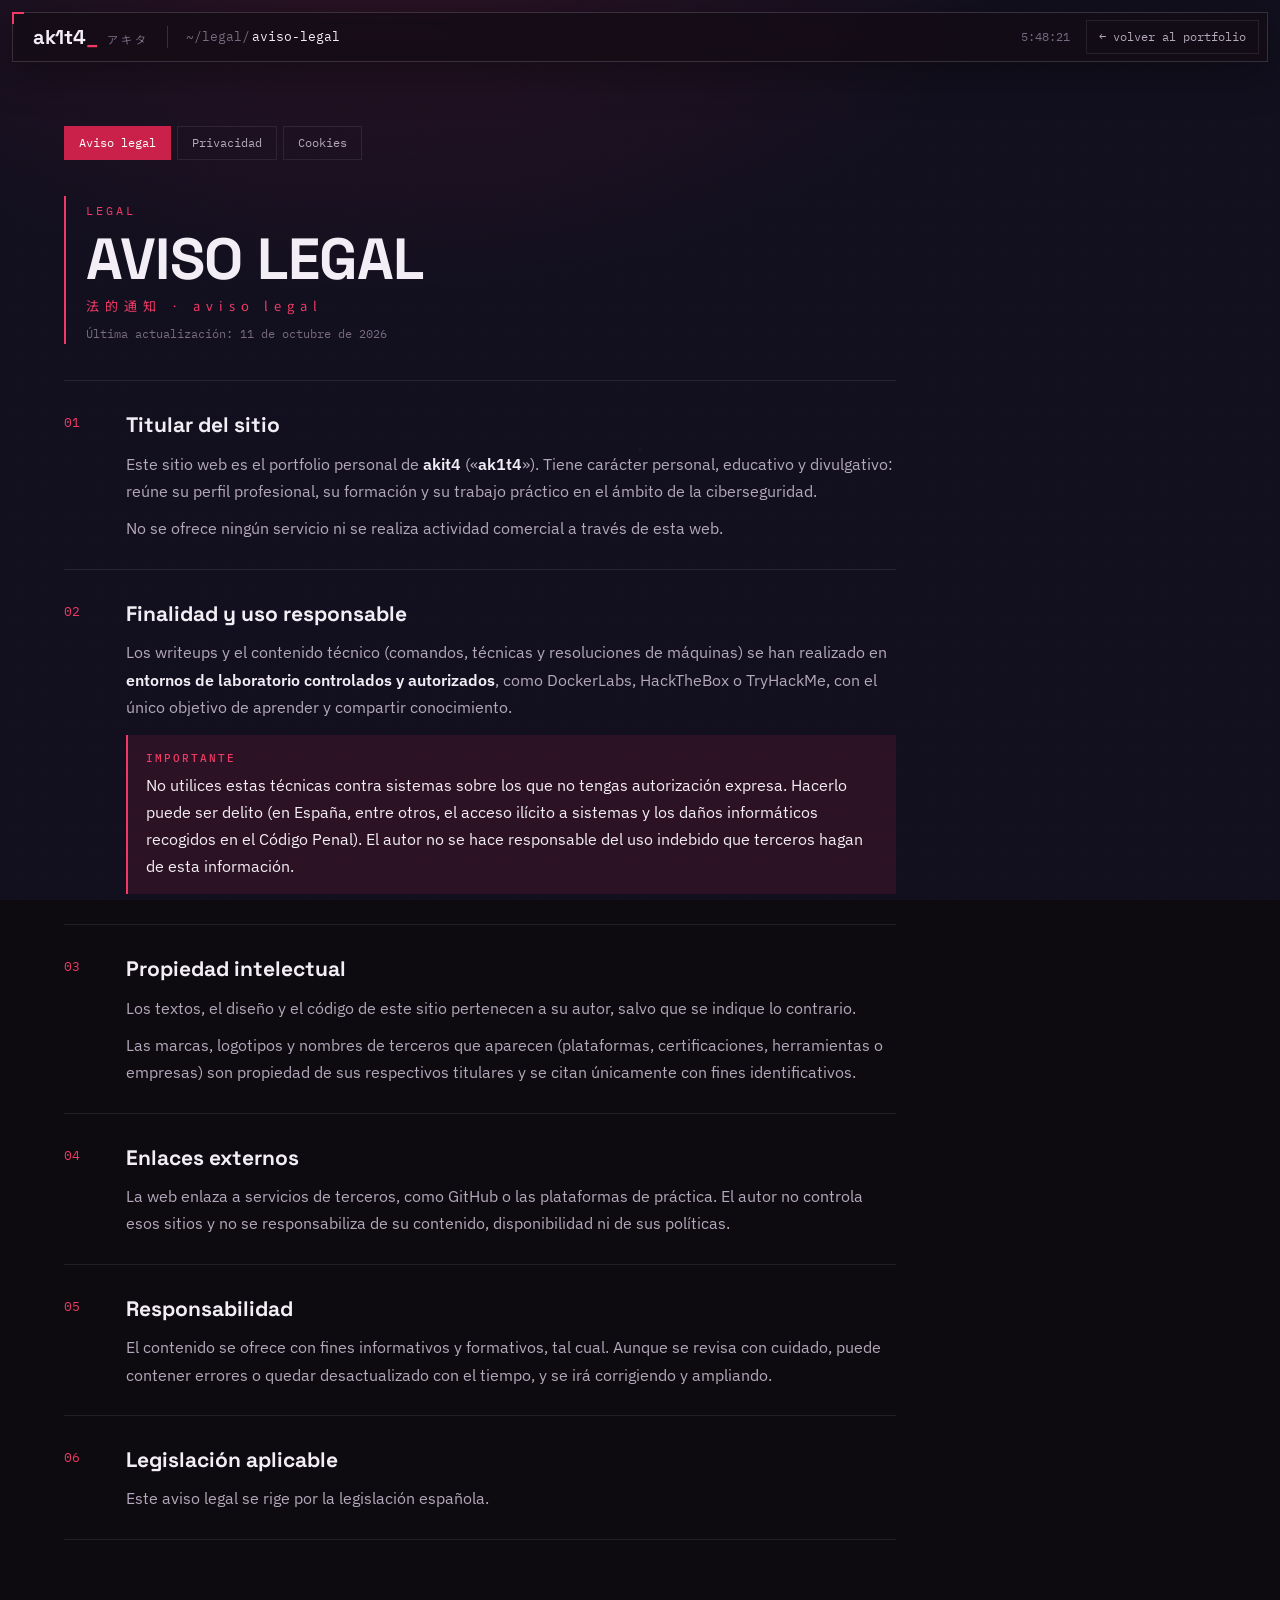
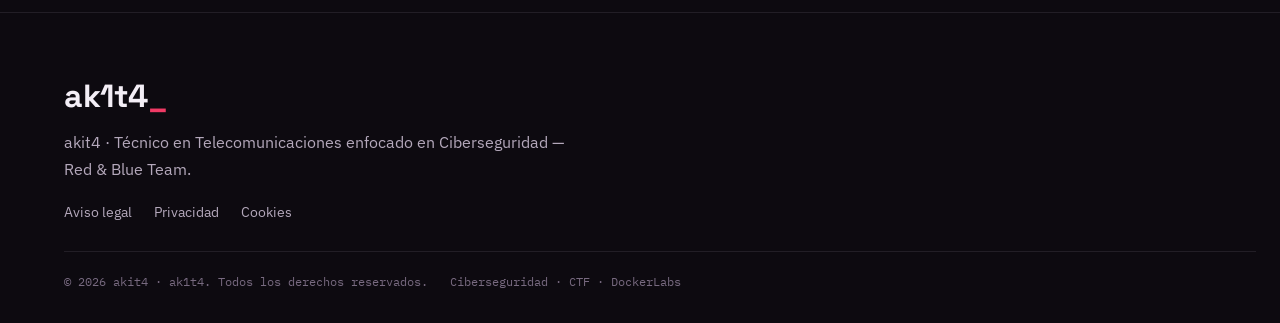
==== aviso-legal.html @ bc25da5c "Portfolio ak1t4: ciberseguridad y CTF Portfolio personal estático con estética anime/tech en negro y" ====
<!doctype html>
<html lang="es" class="align-left">
<head>
<meta charset="utf-8">
<meta name="viewport" content="width=device-width, initial-scale=1">
<title>Aviso legal · ak1t4</title>
<meta name="description" content="Aviso legal del portfolio de akit4 (ak1t4).">
<meta name="theme-color" content="#0d0a10">
<link rel="preconnect" href="https://fonts.googleapis.com">
<link rel="preconnect" href="https://fonts.gstatic.com" crossorigin>
<link href="https://fonts.googleapis.com/css2?family=Space+Grotesk:wght@500;700&family=IBM+Plex+Sans:wght@400;500;600&family=IBM+Plex+Mono:wght@400;500&family=Noto+Sans+JP:wght@400;700&display=swap" rel="stylesheet">
<link rel="stylesheet" href="styles.css">
</head>
<body class="legal-page">

<header class="topbar">
  <a href="index.html" class="brand" aria-label="Volver al portfolio"><b>ak1t4</b><i>_</i><small>アキタ</small></a>
  <div class="crumbs"><span class="path">~/legal/</span><span id="crumb">aviso-legal</span></div>
  <div class="topbar-right">
    <a class="tb-btn" href="index.html">← volver al portfolio</a>
  </div>
</header>

<main class="legal">
  <nav class="legal-tabs" aria-label="Páginas legales">
    <a href="aviso-legal.html" aria-current="page">Aviso legal</a>
    <a href="privacidad.html">Privacidad</a>
    <a href="cookies.html">Cookies</a>
  </nav>

  <header class="sec-head">
    <span class="sec-num">LEGAL</span>
    <h2 data-jp="法的通知 · aviso legal">Aviso legal</h2>
    <p class="legal-meta">Última actualización: 11 de octubre de 2026</p>
  </header>

  <article class="legal-body">
    <section class="legal-block"><b>01</b><div><h3>Titular del sitio</h3>
      <p>Este sitio web es el portfolio personal de <strong>akit4</strong> («<strong>ak1t4</strong>»). Tiene carácter personal, educativo y divulgativo: reúne su perfil profesional, su formación y su trabajo práctico en el ámbito de la ciberseguridad.</p>
      <p>No se ofrece ningún servicio ni se realiza actividad comercial a través de esta web.</p>
    </div></section>
    <section class="legal-block"><b>02</b><div><h3>Finalidad y uso responsable</h3>
      <p>Los writeups y el contenido técnico (comandos, técnicas y resoluciones de máquinas) se han realizado en <strong>entornos de laboratorio controlados y autorizados</strong>, como DockerLabs, HackTheBox o TryHackMe, con el único objetivo de aprender y compartir conocimiento.</p>
      <div class="legal-note"><b>IMPORTANTE</b><p>No utilices estas técnicas contra sistemas sobre los que no tengas autorización expresa. Hacerlo puede ser delito (en España, entre otros, el acceso ilícito a sistemas y los daños informáticos recogidos en el Código Penal). El autor no se hace responsable del uso indebido que terceros hagan de esta información.</p></div>
    </div></section>
    <section class="legal-block"><b>03</b><div><h3>Propiedad intelectual</h3>
      <p>Los textos, el diseño y el código de este sitio pertenecen a su autor, salvo que se indique lo contrario.</p>
      <p>Las marcas, logotipos y nombres de terceros que aparecen (plataformas, certificaciones, herramientas o empresas) son propiedad de sus respectivos titulares y se citan únicamente con fines identificativos.</p>
    </div></section>
    <section class="legal-block"><b>04</b><div><h3>Enlaces externos</h3>
      <p>La web enlaza a servicios de terceros, como GitHub o las plataformas de práctica. El autor no controla esos sitios y no se responsabiliza de su contenido, disponibilidad ni de sus políticas.</p>
    </div></section>
    <section class="legal-block"><b>05</b><div><h3>Responsabilidad</h3>
      <p>El contenido se ofrece con fines informativos y formativos, tal cual. Aunque se revisa con cuidado, puede contener errores o quedar desactualizado con el tiempo, y se irá corrigiendo y ampliando.</p>
    </div></section>
    <section class="legal-block"><b>06</b><div><h3>Legislación aplicable</h3>
      <p>Este aviso legal se rige por la legislación española.</p>
    </div></section>
  </article>
</main>

<footer class="footer">
  <div class="brand-big">ak1t4<b>_</b></div>
  <p>akit4 · Técnico en Telecomunicaciones enfocado en Ciberseguridad — Red &amp; Blue Team.</p>
  <nav class="footer-links" aria-label="Legal">
    <a href="aviso-legal.html">Aviso legal</a>
    <a href="privacidad.html">Privacidad</a>
    <a href="cookies.html">Cookies</a>
  </nav>
  <div class="footer-bottom">
    <span>© 2026 akit4 · ak1t4. Todos los derechos reservados.</span>
    <span>Ciberseguridad · CTF · DockerLabs</span>
  </div>
</footer>

<script>
  // reloj de la barra superior, igual que en el portfolio
  (function () {
    var b = document.querySelector(".topbar-right"), c = document.createElement("span");
    c.className = "tb-clock"; b.insertBefore(c, b.firstChild);
    var t = function () { c.textContent = new Date().toLocaleTimeString("es-ES", { hour12: false }); };
    t(); setInterval(t, 1000);
  })();
</script>
</body>
</html>
---- styles.css ----
/* =========================================================
   AK1T4 // black · red · anime-tech
   ========================================================= */
:root {
  --bg: #0d0a10;
  --bg2: #150e17;
  --cell: #110c14;
  --cell-hi: #1f1222;
  --line: rgba(240, 228, 250, .09);
  --line2: rgba(240, 228, 250, .16);
  --red: #c9214a;
  --red-hot: #f03a65;
  --red-soft: rgba(201, 33, 74, .14);
  --text: #f3eef6;
  --muted: #b4a8bb;
  --dim: #786a80;
  --steel: #7f8ff2;
  --bone: #ebe3f3;
  --f-head: "Space Grotesk", system-ui, sans-serif;
  --f-body: "IBM Plex Sans", system-ui, sans-serif;
  --f-mono: "IBM Plex Mono", ui-monospace, monospace;
  --f-jp: "Noto Sans JP", sans-serif;
  --side: 248px;
  --top-h: 50px;
  --gap: 12px;
  --maxw: 1080px;
}

*, *::before, *::after { box-sizing: border-box; }
html { scroll-behavior: smooth; scroll-padding-top: calc(var(--top-h) + var(--gap) * 2 + 8px); -webkit-text-size-adjust: 100%; }
body {
  margin: 0;
  background: var(--bg);
  background-image:
    radial-gradient(900px 520px at 30% -8%, rgba(201, 33, 74, .15), transparent 70%),
    radial-gradient(800px 600px at 100% 100%, rgba(90, 100, 230, .07), transparent 70%),
    radial-gradient(circle, rgba(240, 228, 250, .05) 1px, transparent 1.4px);
  background-size: auto, 26px 26px;
  background-attachment: fixed;
  color: var(--text);
  font-family: var(--f-body);
  font-size: 16px;
  line-height: 1.7;
  overflow-x: hidden;
}
body.booting { overflow: hidden; }
::selection { background: var(--red); color: #fff; }
a { color: var(--text); text-decoration: none; }
img { max-width: 100%; display: block; }
button { font: inherit; color: inherit; cursor: pointer; }
:focus-visible { outline: 1px solid var(--red-hot); outline-offset: 3px; }
kbd { font-family: var(--f-mono); font-size: .85em; padding: 0 5px; border: 1px solid var(--line2); border-bottom-width: 2px; border-radius: 3px; color: var(--muted); }

::-webkit-scrollbar { width: 8px; }
::-webkit-scrollbar-track { background: var(--bg); }
::-webkit-scrollbar-thumb { background: #2e1f33; }
::-webkit-scrollbar-thumb:hover { background: var(--red); }

/* ---------- overlays ---------- */
.crt { pointer-events: none; position: fixed; inset: 0; z-index: 90; background: repeating-linear-gradient(to bottom, rgba(0,0,0,.18) 0 1px, transparent 1px 3px); }
body.no-crt .crt { display: none; }

@media (hover: hover) and (pointer: fine) {
  html, body { cursor: url("data:image/svg+xml,%3Csvg xmlns='http://www.w3.org/2000/svg' width='20' height='20'%3E%3Ccircle cx='10' cy='10' r='4.5' fill='%23f03a65' stroke='%230d0a10' stroke-width='1.8'/%3E%3C/svg%3E") 10 10, auto; }
  a, button, [role="button"], label, .slot { cursor: url("data:image/svg+xml,%3Csvg xmlns='http://www.w3.org/2000/svg' width='32' height='32'%3E%3Ccircle cx='16' cy='16' r='11' fill='none' stroke='%23f03a65' stroke-width='1.8'/%3E%3Ccircle cx='16' cy='16' r='2.5' fill='%23f03a65'/%3E%3C/svg%3E") 16 16, pointer; }
  input, .term-out { cursor: text; }
}

/* ---------- boot ---------- */
#boot { position: fixed; inset: 0; z-index: 300; background: var(--bg); display: grid; place-items: center; padding: 16px; font-family: var(--f-mono); font-size: clamp(12px, 2vw, 14px); color: var(--text); }
#boot.done { animation: bootOut .6s forwards; }
@keyframes bootOut { 40% { clip-path: inset(48% 0 48% 0); } 100% { clip-path: inset(50% 0 50% 0); opacity: 0; visibility: hidden; } }
.boot-inner { width: min(600px, 100%); }
#boot-log { margin: 0 0 18px; white-space: pre-wrap; min-height: 15em; font: inherit; line-height: 1.75; }
#boot-log .p { color: var(--red-hot); } #boot-log .c { color: var(--text); font-weight: 500; } #boot-log .y { color: var(--red-hot); } #boot-log .m { color: var(--dim); }
.boot-bar { height: 2px; background: var(--line); }
.boot-bar span { display: block; height: 100%; width: 0; background: var(--red-hot); box-shadow: 0 0 10px var(--red); transition: width .2s; }
#boot-skip { margin-top: 16px; background: none; border: 0; color: var(--dim); font-family: var(--f-mono); font-size: 12px; letter-spacing: 1px; }
#boot-skip:hover { color: var(--red-hot); }

/* ---------- topbar (floating) ---------- */
.topbar {
  position: fixed; top: var(--gap); left: var(--gap); right: var(--gap); height: var(--top-h); z-index: 60;
  display: flex; align-items: center; gap: 18px; padding: 0 8px 0 20px;
  background: rgba(19, 12, 21, .8); backdrop-filter: blur(14px) saturate(1.2); -webkit-backdrop-filter: blur(14px) saturate(1.2);
  border: 1px solid var(--line2); box-shadow: 0 12px 40px rgba(0, 0, 0, .35);
}
.topbar::before { content: ""; position: absolute; left: -1px; top: -1px; width: 12px; height: 12px; border-left: 2px solid var(--red-hot); border-top: 2px solid var(--red-hot); pointer-events: none; }
.brand { display: flex; align-items: baseline; font-family: var(--f-head); font-weight: 700; font-size: 20px; letter-spacing: -.3px; color: var(--text); white-space: nowrap; }
.brand i { font-style: normal; color: var(--red-hot); animation: blink 1s steps(1) infinite; }
.brand small { margin-left: 10px; font-family: var(--f-jp); font-weight: 400; font-size: 11px; letter-spacing: 3px; color: var(--dim); }
.crumbs { display: flex; align-items: center; gap: 8px; min-width: 0; height: 22px; padding-left: 18px; border-left: 1px solid var(--line2); font-family: var(--f-mono); font-size: 13px; white-space: nowrap; }
.crumbs .path { color: var(--dim); margin-right: -6px; }
#crumb-num { color: var(--red-hot); }
#crumb { color: var(--text); overflow: hidden; text-overflow: ellipsis; }
.topbar-right { margin-left: auto; display: flex; align-items: center; gap: 6px; }
.tb-clock { padding: 0 10px; font-family: var(--f-mono); font-size: 12px; color: var(--dim); }
.tb-btn { display: flex; align-items: center; gap: 8px; height: 34px; padding: 0 12px; background: none; border: 1px solid var(--line); font-family: var(--f-mono); font-size: 12px; color: var(--muted); transition: border-color .2s, color .2s, background .2s; }
.tb-btn:hover { border-color: var(--red); color: var(--text); background: var(--red-soft); }
.tb-term b { color: var(--red-hot); font-weight: 500; }
.tb-term kbd { font-size: 11px; }
.progress { position: absolute; left: 0; right: 0; bottom: -1px; height: 1px; pointer-events: none; }
.progress i { display: block; height: 100%; width: 0; background: var(--red-hot); box-shadow: 0 0 8px var(--red); }
.burger { display: none; flex: 0 0 34px; width: 34px; height: 34px; align-items: center; justify-content: center; flex-direction: column; gap: 5px; padding: 0; background: none; border: 1px solid var(--line); }
.burger span { display: block; width: 16px; height: 1.5px; background: var(--text); transition: transform .3s, opacity .3s; }
.burger[aria-expanded="true"] span:nth-child(1) { transform: translateY(6.5px) rotate(45deg); }
.burger[aria-expanded="true"] span:nth-child(2) { opacity: 0; }
.burger[aria-expanded="true"] span:nth-child(3) { transform: translateY(-6.5px) rotate(-45deg); }

/* ---------- side index (floating window · file tree) ---------- */
html.side-collapsed { --side: 54px; }
.side {
  position: fixed; top: calc(var(--top-h) + var(--gap) * 2); left: var(--gap); bottom: var(--gap); width: var(--side); z-index: 50;
  display: flex; flex-direction: column;
  background: rgba(19, 12, 21, .8); backdrop-filter: blur(14px); -webkit-backdrop-filter: blur(14px);
  border: 1px solid var(--line2); box-shadow: 0 12px 40px rgba(0, 0, 0, .35);
  transition: width .3s cubic-bezier(.2, .8, .2, 1), transform .3s cubic-bezier(.2, .8, .2, 1);
}
.side-head { display: flex; align-items: center; gap: 10px; height: 42px; padding: 0 7px 0 16px; border-bottom: 1px solid var(--line); font-family: var(--f-mono); font-size: 12px; }
.side-title { color: var(--muted); white-space: nowrap; }
.side-title::before { content: ""; display: inline-block; width: 6px; height: 6px; margin-right: 9px; vertical-align: 1px; background: var(--red-hot); }
.side-pct { margin-left: auto; font-size: 11px; color: var(--dim); font-variant-numeric: tabular-nums; }
.side-toggle { flex: 0 0 26px; width: 26px; height: 26px; display: grid; place-items: center; padding: 0; background: none; border: 1px solid var(--line); color: var(--muted); transition: border-color .2s, color .2s; }
.side-toggle:hover { border-color: var(--red); color: var(--text); }
.side-toggle svg { width: 13px; height: 13px; transition: transform .3s; }
.side-list { list-style: none; margin: 0; padding: 8px 6px 10px; flex: 1; overflow-y: auto; overflow-x: hidden; scrollbar-width: thin; scrollbar-color: #2e1f33 transparent; }
.side-list::-webkit-scrollbar { width: 4px; }
.side-list::-webkit-scrollbar-thumb { background: #2e1f33; }
.side-item + .side-item { margin-top: 1px; }
.side-row { display: flex; align-items: center; transition: background .2s; }
.side-row:hover { background: rgba(240, 228, 250, .045); }
.side-link { position: relative; flex: 1; min-width: 0; display: flex; align-items: center; gap: 12px; height: 36px; padding: 0 10px; color: var(--muted); font-size: 14.5px; font-weight: 500; white-space: nowrap; transition: color .2s; }
.side-link b { flex: 0 0 18px; font-family: var(--f-mono); font-weight: 400; font-size: 11px; color: var(--dim); transition: color .2s; }
.side-link span { overflow: hidden; text-overflow: ellipsis; }
.side-row:hover .side-link { color: var(--text); }
.side-item.active > .side-row { background: var(--red); }
.side-item.active > .side-row .side-link { color: #fff; }
.side-item.active > .side-row .side-link b { color: rgba(255, 255, 255, .7); }
.side-chev { flex: 0 0 30px; width: 30px; height: 30px; display: grid; place-items: center; padding: 0; background: none; border: 0; color: var(--dim); transition: color .2s, transform .25s; }
.side-chev svg { width: 13px; height: 13px; }
.side-chev:hover { color: var(--text); }
.side-item.active .side-chev { color: rgba(255, 255, 255, .85); }
.side-item.open .side-chev { transform: rotate(90deg); }
.side-sub { display: grid; grid-template-rows: 0fr; transition: grid-template-rows .3s ease; }
.side-item.open .side-sub { grid-template-rows: 1fr; }
.side-sub ul { min-height: 0; overflow: hidden; list-style: none; margin: 0 0 0 19px; padding: 0; }
.side-sub > ul > li:first-child { padding-top: 4px; } .side-sub > ul > li:last-child { padding-bottom: 6px; }
.side-sub a { position: relative; display: block; padding: 3px 8px 3px 28px; font-size: 13px; color: var(--dim); white-space: nowrap; overflow: hidden; text-overflow: ellipsis; transition: color .2s; }
.side-sub li > a::before, .side-cat-btn::before { content: "├─"; position: absolute; left: 0; font-family: var(--f-mono); color: #43314a; transition: color .2s; }
.side-sub li:last-child > a::before, .side-cat:last-child > .side-cat-btn::before { content: "└─"; }
.side-sub a:hover { color: var(--text); }
.side-sub a:hover::before, .side-cat-btn:hover::before { color: var(--red-hot); }
.side-backdrop { position: fixed; inset: 0; z-index: 49; background: rgba(0, 0, 0, .55); }
.side-backdrop[hidden] { display: none; }

/* collapsed (desktop only) */
@media (min-width: 901px) {
  html.side-collapsed .side-head { justify-content: center; padding: 0; }
  html.side-collapsed .side-title, html.side-collapsed .side-pct, html.side-collapsed .side-chev,
  html.side-collapsed .side-sub, html.side-collapsed .side-link span { display: none; }
  html.side-collapsed .side-toggle svg { transform: rotate(180deg); }
  html.side-collapsed .side-list { overflow: visible; padding: 8px 5px; }
  html.side-collapsed .side-link { justify-content: center; gap: 0; padding: 0; height: 40px; }
  html.side-collapsed .side-link b { flex: none; font-size: 12px; }
  html.side-collapsed .side-link::after {
    content: attr(data-label); position: absolute; left: calc(100% + 16px); top: 50%; transform: translate(-6px, -50%); opacity: 0; pointer-events: none;
    padding: 5px 11px; background: #1b1121; border: 1px solid var(--line2); border-left: 2px solid var(--red);
    font-family: var(--f-head); font-size: 13px; font-weight: 500; color: var(--text); white-space: nowrap; transition: opacity .2s, transform .2s;
  }
  html.side-collapsed .side-link:hover::after, html.side-collapsed .side-link:focus-visible::after { opacity: 1; transform: translate(0, -50%); }
}

main, .footer { margin-left: calc(var(--side) + var(--gap) * 2); transition: margin-left .3s cubic-bezier(.2, .8, .2, 1); }

/* ---------- sections ---------- */
.section { position: relative; max-width: var(--maxw); margin: 0 auto; padding: 100px 24px; }
.sec-head { text-align: center; margin: 0 auto 48px; max-width: 720px; }
.sec-num { display: inline-block; font-family: var(--f-mono); font-size: 12px; color: var(--red-hot); letter-spacing: 3px; }
.sec-head h2 { margin: 6px 0 4px; font-family: var(--f-head); font-weight: 700; text-transform: uppercase; font-size: clamp(32px, 5.6vw, 58px); line-height: 1.02; letter-spacing: -.5px; color: var(--text); }
.sec-head h2::after { content: attr(data-jp); display: flex; align-items: center; justify-content: center; gap: 12px; margin-top: 10px; font-family: var(--f-jp); font-weight: 400; font-size: 13px; letter-spacing: 6px; color: var(--red-hot); text-transform: none; }
.sec-sub { margin: 14px auto 0; color: var(--muted); max-width: 58ch; }

/* joined grids: 1px hairlines between cells */
.joined { display: grid; gap: 0; border-top: 1px solid var(--line); border-left: 1px solid var(--line); }
.joined > * { background: var(--cell); border-right: 1px solid var(--line); border-bottom: 1px solid var(--line); }

/* ---------- hero ---------- */
.hero { position: relative; min-height: 100svh; padding: calc(var(--top-h) + var(--gap) + 40px) 20px 70px; display: flex; flex-direction: column; align-items: center; justify-content: center; text-align: center; overflow: hidden; }
/* the network fades to transparent (bottom + sides) so the hero has no visible box edge */
#synth {
  position: absolute; inset: 0; width: 100%; height: 100%; z-index: 0;
  -webkit-mask-image: linear-gradient(to bottom, #000 0%, #000 55%, transparent 100%), linear-gradient(to right, transparent 0%, #000 8%, #000 92%, transparent 100%);
  -webkit-mask-composite: source-in;
  mask-image: linear-gradient(to bottom, #000 0%, #000 55%, transparent 100%), linear-gradient(to right, transparent 0%, #000 8%, #000 92%, transparent 100%);
  mask-composite: intersect;
}
.side-jp { position: absolute; top: 50%; transform: translateY(-50%); z-index: 1; writing-mode: vertical-rl; font-family: var(--f-jp); font-weight: 700; font-size: clamp(14px, 1.6vw, 18px); letter-spacing: 14px; color: var(--dim); user-select: none; }
.side-jp.l { left: 28px; } .side-jp.r { right: 28px; color: var(--red); }
.hero-inner { position: relative; z-index: 2; display: flex; flex-direction: column; align-items: center; max-width: 820px; }

.hero-avatar { width: 196px; margin-bottom: 26px; }
.frame { position: relative; aspect-ratio: 1; padding: 5px; border: 1px solid var(--line2); background: var(--bg); }
.frame img { width: 100%; height: 100%; object-fit: cover; }
.avatar-fallback { display: none; place-items: center; width: 100%; height: 100%; font-family: var(--f-head); font-size: 64px; color: var(--red-hot); background: var(--bg2); }
.avatar-tag { display: flex; justify-content: center; gap: 14px; white-space: nowrap; margin-top: 12px; font-family: var(--f-mono); font-size: 11px; color: var(--dim); }
.avatar-tag .ok { color: var(--red-hot); }

.eyebrow { margin: 0 0 14px; font-family: var(--f-mono); font-size: 12px; letter-spacing: 3px; color: var(--muted); }
.blink { animation: blink 1s steps(1) infinite; color: var(--red-hot); }
@keyframes blink { 50% { opacity: 0 } }
.glitch { position: relative; margin: 0; font-family: var(--f-head); font-weight: 700; text-transform: uppercase; font-size: clamp(38px, 6.2vw, 80px); line-height: .98; letter-spacing: -1.5px; color: var(--text); }
.glitch::before, .glitch::after { content: attr(data-text); position: absolute; inset: 0; overflow: hidden; pointer-events: none; }
.glitch::before { color: var(--red-hot); transform: translate(-3px, 0); clip-path: inset(0 0 100% 0); animation: gl1 5s infinite steps(1); }
.glitch::after { color: #fff; transform: translate(3px, 0); clip-path: inset(100% 0 0 0); animation: gl2 4.2s infinite steps(1); opacity: .6; }
@keyframes gl1 { 0%, 93%, 100% { clip-path: inset(0 0 100% 0) } 94% { clip-path: inset(12% 0 58% 0); transform: translate(-7px, 0) } 96% { clip-path: inset(52% 0 22% 0); transform: translate(5px, 0) } }
@keyframes gl2 { 0%, 90%, 100% { clip-path: inset(100% 0 0 0) } 91% { clip-path: inset(62% 0 14% 0); transform: translate(6px, 0) } 93% { clip-path: inset(22% 0 60% 0); transform: translate(-4px, 0) } }
.jp { margin: 16px 0 0; display: flex; flex-wrap: wrap; justify-content: center; align-items: center; gap: 12px; font-family: var(--f-jp); font-size: clamp(14px, 1.8vw, 17px); letter-spacing: 6px; color: var(--muted); }
.handle { font-family: var(--f-mono); font-size: 13px; letter-spacing: 1px; color: #fff; background: var(--red); padding: 1px 10px; }
.tagline { margin: 20px 0 28px; font-size: clamp(16px, 1.9vw, 19px); color: var(--text); min-height: 1.8em; max-width: 52ch; }
.caret { color: var(--red-hot); animation: blink .8s steps(1) infinite; }

.hero-cta { display: flex; flex-wrap: wrap; justify-content: center; gap: 10px; }
.btn { --c: var(--text); display: inline-flex; align-items: center; gap: 10px; padding: 11px 20px; font-family: var(--f-head); font-weight: 500; font-size: 14px; letter-spacing: .5px; color: var(--c); border: 1px solid var(--line2); background: rgba(13, 10, 16, .75); transition: color .2s, background .2s, border-color .2s; }
.btn svg { width: 17px; height: 17px; }
.btn:hover { border-color: var(--red); background: var(--red); color: #fff; }
.btn-pink { background: var(--red); border-color: var(--red); color: #fff; }
.btn-pink:hover { background: var(--red-hot); border-color: var(--red-hot); }
.btn.sm { padding: 7px 14px; font-size: 13px; }

.stats { position: relative; z-index: 2; margin-top: 52px; grid-template-columns: repeat(4, 1fr); width: min(760px, 100%); }
.stat { padding: 16px 12px; background: rgba(18, 12, 20, .85) !important; }
.stat b { display: block; font-family: var(--f-head); font-weight: 700; font-size: 38px; line-height: 1.1; color: var(--text); }
.stat:first-child b { color: var(--red-hot); }
.stat span { font-family: var(--f-mono); font-size: 11px; letter-spacing: 1px; color: var(--muted); text-transform: uppercase; }
.scroll-hint { position: absolute; z-index: 2; bottom: 18px; left: 50%; transform: translateX(-50%); font-family: var(--f-mono); font-size: 11px; letter-spacing: 3px; color: var(--dim); animation: bob 2s ease-in-out infinite; }
.scroll-hint:hover { color: var(--red-hot); }
@keyframes bob { 50% { transform: translate(-50%, 6px); } }

/* ---------- console (inline terminal) ---------- */
#consola { padding-top: 40px; }
.console { max-width: 860px; margin: 0 auto; border: 1px solid var(--line2); background: rgba(18, 12, 20, .92); box-shadow: 0 30px 80px rgba(0, 0, 0, .45); }
.console-bar { display: flex; align-items: center; gap: 14px; padding: 9px 14px; border-bottom: 1px solid var(--line); font-family: var(--f-mono); font-size: 12px; color: var(--dim); }
.console-bar .title { color: var(--muted); }
.console-hint { margin-left: auto; }
.console-hint b { color: var(--red-hot); font-weight: 500; }
.dots { display: flex; gap: 6px; } .dots i { width: 9px; height: 9px; border-radius: 50%; background: #302334; } .dots i:first-child { background: var(--red); }
.term-out { height: 330px; overflow-y: auto; padding: 18px 20px 6px; font-family: var(--f-mono); font-size: 14px; line-height: 1.7; white-space: pre-wrap; word-break: break-word; color: var(--text); scroll-behavior: smooth; }
.term-out .c { color: var(--text); font-weight: 500; } .term-out .p { color: var(--red-hot); } .term-out .y { color: var(--bone); } .term-out .m { color: var(--dim); }
.term-out .bio { color: var(--text); font-family: var(--f-body); font-size: 15.5px; line-height: 1.75; }
.term-out a { color: var(--text); text-decoration: underline; text-decoration-color: var(--red); text-underline-offset: 3px; }
.term-out a:hover { color: var(--red-hot); }
.term-in { display: flex; align-items: center; gap: 10px; padding: 12px 20px 16px; font-family: var(--f-mono); font-size: 14px; }
.term-in label { color: var(--red-hot); white-space: nowrap; }
.term-in input { flex: 1; min-width: 0; background: none; border: 0; outline: 0; color: var(--text); font: inherit; caret-color: var(--red-hot); }
.term-in input::placeholder { color: var(--dim); }
.console:focus-within { border-color: rgba(201, 33, 74, .55); }
.chips { display: flex; flex-wrap: wrap; justify-content: center; gap: 8px; max-width: 860px; margin: 16px auto 0; }
.chips span { font-family: var(--f-mono); font-size: 12px; color: var(--dim); align-self: center; margin-right: 4px; }
.chips button { font-family: var(--f-mono); font-size: 12px; padding: 4px 11px; background: none; border: 1px solid var(--line); color: var(--muted); transition: all .2s; }
.chips button:hover { border-color: var(--red); color: var(--text); background: var(--red-soft); }

/* ---------- formación ---------- */
.timeline { grid-template-columns: 1fr; }
.node { position: relative; padding: 22px 26px 22px 64px; transition: background .2s; }
.node:hover { background: var(--cell-hi); }
.node .mark { position: absolute; left: 26px; top: 30px; width: 10px; height: 10px; border: 1.5px solid var(--dim); transform: rotate(45deg); }
.node.current .mark { background: var(--red-hot); border-color: var(--red-hot); box-shadow: 0 0 12px var(--red-hot); animation: pulse 1.6s infinite; }
@keyframes pulse { 50% { opacity: .45 } }
.node-top { display: flex; flex-wrap: wrap; justify-content: space-between; gap: 6px 14px; align-items: baseline; }
.node h3 { margin: 0; font-family: var(--f-head); font-size: clamp(18px, 2.3vw, 22px); font-weight: 700; }
.node h3 em { font-style: normal; color: var(--red-hot); }
.lvl { font-family: var(--f-mono); font-size: 12px; color: var(--dim); }
.node p { margin: 4px 0 0; color: var(--muted); }
.node .now { display: inline-block; margin-top: 10px; font-family: var(--f-mono); font-size: 11px; letter-spacing: 1px; padding: 1px 10px; color: #fff; background: var(--red); }
.future { margin: 24px 0 0; padding: 24px 26px; border: 1px dashed rgba(201, 33, 74, .5); background: linear-gradient(90deg, var(--red-soft), transparent); text-align: center; }
.future-badge { font-family: var(--f-mono); font-size: 12px; color: var(--red-hot); letter-spacing: 3px; margin-bottom: 6px; }
.future h3 { margin: 0 0 6px; font-family: var(--f-head); font-size: 22px; }
.future p { margin: 0 auto; color: var(--muted); max-width: 64ch; }

/* ---------- idiomas ---------- */
.langs { grid-template-columns: repeat(3, 1fr); max-width: 980px; margin: 0 auto; }
.lang { padding: 24px 26px; }
.lang-top { display: flex; justify-content: space-between; gap: 10px; align-items: baseline; flex-wrap: wrap; margin-bottom: 14px; }
.lang-top span { font-family: var(--f-head); font-size: 24px; font-weight: 700; }
.lang-top em { font-style: normal; font-family: var(--f-mono); font-size: 12px; color: var(--red-hot); }
.bar { height: 4px; background: rgba(240, 228, 250, .08); }
.bar i { display: block; height: 100%; width: 0; background: var(--red-hot); box-shadow: 0 0 10px var(--red); transition: width 1.4s cubic-bezier(.2, .8, .2, 1); }
.lang small { display: block; margin-top: 10px; font-family: var(--f-mono); font-size: 12px; color: var(--dim); }

/* ---------- experiencia ---------- */
.quests { grid-template-columns: repeat(2, 1fr); }
.quest { position: relative; padding: 26px 26px 24px; transition: background .25s; }
.quest::before { content: ""; position: absolute; left: 0; top: 0; bottom: 0; width: 2px; background: var(--red-hot); transform: scaleY(0); transform-origin: top; transition: transform .35s; }
.quest:hover { background: var(--cell-hi); }
.quest:hover::before { transform: scaleY(1); }
.quest-head { display: flex; justify-content: space-between; gap: 10px; margin-bottom: 10px; font-family: var(--f-mono); font-size: 11px; }
.quest-id { color: var(--dim); letter-spacing: 1px; }
.quest-state { color: var(--red-hot); }
.quest h3 { margin: 0; font-family: var(--f-head); font-size: 24px; font-weight: 700; }
.quest .role { margin: 2px 0 0; color: var(--red-hot); font-size: 14px; font-weight: 500; }
.quest .place { margin: 0 0 12px; color: var(--muted); font-size: 14px; }
.quest .place::before { content: "◇ "; color: var(--red); }
.quest p.desc { margin: 0; color: var(--muted); }
.xp { margin-top: 18px; display: flex; align-items: center; gap: 10px; font-family: var(--f-mono); font-size: 11px; color: var(--dim); }
.xp .bar { flex: 1; height: 2px; }

/* ---------- herramientas (compact stack) ---------- */
.tabs { display: flex; flex-wrap: wrap; justify-content: center; gap: 6px; margin-bottom: 22px; }
.tab, .filter { padding: 6px 13px; font-size: 13px; font-weight: 500; border: 1px solid var(--line); background: none; color: var(--muted); transition: all .2s; }
.tab sup, .filter sup { color: var(--red-hot); margin-left: 4px; font-family: var(--f-mono); }
.tab:hover, .filter:hover { color: var(--text); border-color: var(--line2); }
.tab.active, .filter.active { background: var(--red); border-color: var(--red); color: #fff; }
.tab.active sup { color: #fff; }
.stack { grid-template-columns: repeat(2, 1fr); }
.stack-cat { padding: 16px 18px 18px; scroll-margin-top: calc(var(--top-h) + 80px); }
.stack-head { display: flex; align-items: baseline; gap: 10px; margin-bottom: 11px; font-family: var(--f-mono); font-size: 12px; }
.stack-head b { font-weight: 500; letter-spacing: 1px; text-transform: uppercase; color: var(--text); }
.stack-head b::before { content: ""; display: inline-block; width: 6px; height: 6px; margin-right: 9px; vertical-align: 1px; background: var(--c); }
.stack-head .n { color: var(--dim); }
.stack-head .t { margin-left: auto; font-size: 10px; letter-spacing: 1px; color: var(--c); opacity: .85; }
.stack-items { display: flex; flex-wrap: wrap; gap: 6px; }
.slot { padding: 4px 10px; font-size: 13.5px; line-height: 1.5; color: var(--text); background: rgba(240, 228, 250, .025); border: 1px solid var(--line); transition: border-color .2s, color .2s, background .2s; }
.slot:hover { border-color: var(--c); background: var(--cell-hi); }
.slot.open { border-color: var(--c); background: var(--c); color: var(--bg); }
/* tool popover */
.tip { position: absolute; z-index: 70; width: min(340px, calc(100vw - 32px)); padding: 18px 18px 14px; background: #1b1121; border: 1px solid var(--line2); border-top: 2px solid var(--tc, var(--red-hot)); box-shadow: 0 24px 60px rgba(0, 0, 0, .6); opacity: 0; transform: translateY(6px); pointer-events: none; transition: opacity .18s, transform .18s; }
.tip.show { opacity: 1; transform: none; pointer-events: auto; }
.tip::before { content: ""; position: absolute; left: var(--ax, 40px); width: 10px; height: 10px; background: #1b1121; transform: rotate(45deg); }
.tip.below::before { top: -7px; border-left: 2px solid var(--tc, var(--red-hot)); border-top: 2px solid var(--tc, var(--red-hot)); }
.tip.above::before { bottom: -6px; border-right: 1px solid var(--line2); border-bottom: 1px solid var(--line2); }
.tip-head { display: flex; align-items: center; gap: 10px; flex-wrap: wrap; margin-bottom: 8px; padding-right: 26px; font-family: var(--f-mono); font-size: 11px; }
.tip-cat { color: var(--dim); }
.tip-type { font-weight: 500; letter-spacing: 1px; padding: 0 7px; color: var(--bg); background: var(--tc, var(--red-hot)); }
.tip h4 { margin: 0 0 6px; font-family: var(--f-head); font-size: 22px; font-weight: 700; line-height: 1.2; }
.tip p { margin: 0; font-size: 15px; color: var(--text); line-height: 1.6; }
.tip-foot { margin-top: 12px; padding-top: 10px; border-top: 1px solid var(--line); display: flex; justify-content: space-between; align-items: center; gap: 10px; font-family: var(--f-mono); font-size: 11px; color: var(--dim); }
.tip-nav { display: flex; gap: 4px; }
.tip-nav button { width: 26px; height: 22px; background: none; border: 1px solid var(--line2); color: var(--muted); font-family: var(--f-mono); }
.tip-nav button:hover { background: var(--red); border-color: var(--red); color: #fff; }
.tip-close { position: absolute; top: 10px; right: 10px; width: 24px; height: 24px; border: 1px solid var(--line2); background: none; color: var(--muted); line-height: 1; font-size: 12px; }
.tip-close:hover { color: #fff; border-color: var(--red); background: var(--red); }
@media (max-width: 600px) {
  .tip { position: fixed; left: 12px !important; right: 12px; top: auto !important; bottom: 12px; width: auto; transform: translateY(24px); }
  .tip::before { display: none; }
}

/* ---------- certificaciones ---------- */
.team-switch { display: flex; justify-content: center; gap: 0; margin: 0 auto 24px; width: max-content; border: 1px solid var(--line); }
.team { padding: 10px 22px; background: none; border: 0; font-family: var(--f-head); font-weight: 700; font-size: 14px; letter-spacing: 1px; color: var(--muted); transition: all .2s; }
.team.red.active { background: var(--red); color: #fff; }
.team.blue.active { background: #28307a; color: #e6e8ff; }
.certs { grid-template-columns: repeat(4, 1fr); }
.cert { --tc: var(--red-hot); position: relative; padding: 24px 22px 22px; box-shadow: inset 0 2px 0 var(--tc); transition: background .2s; }
.cert.blue { --tc: var(--steel); }
.cert:hover { background: var(--cell-hi); }
.cert-code { font-family: var(--f-head); font-weight: 700; font-size: 30px; line-height: 1.1; }
.rank { display: flex; align-items: center; gap: 8px; margin: 6px 0 14px; font-family: var(--f-mono); font-size: 11px; letter-spacing: 1px; color: var(--tc); }
.stars { letter-spacing: 2px; }
.cert h3 { margin: 0; font-size: 15px; font-weight: 600; }
.cert .org { margin: 2px 0 12px; font-size: 13px; color: var(--dim); }
.cert p { margin: 0; font-size: 14px; color: var(--muted); }
.cert .status { position: absolute; top: 14px; right: 14px; font-family: var(--f-mono); font-size: 10px; color: var(--dim); }

/* ---------- perfiles ---------- */
.arcade { grid-template-columns: repeat(3, 1fr); max-width: 900px; margin: 0 auto; }
.cab { display: block; padding: 16px 16px 20px; text-align: center; transition: background .25s; }
.cab:hover { background: var(--cell-hi); }
.cab-screen { position: relative; aspect-ratio: 16/9; display: grid; place-items: center; align-content: center; gap: 6px; overflow: hidden; border: 1px solid var(--line); background: radial-gradient(ellipse at center, #211329, #0d0a10); }
.cab-screen::before { content: ""; position: absolute; inset: 0; background: radial-gradient(circle, rgba(201, 33, 74, .5) 1px, transparent 1.4px) 0 0 / 7px 7px; -webkit-mask: linear-gradient(160deg, #000, transparent 65%); mask: linear-gradient(160deg, #000, transparent 65%); opacity: .6; }
.cab-logo { position: relative; font-family: var(--f-head); font-weight: 700; font-size: clamp(26px, 3.4vw, 36px); transition: color .2s; }
.cab:hover .cab-logo { color: var(--red-hot); }
.insert { position: relative; font-family: var(--f-mono); font-size: 11px; color: var(--muted); }
.insert::before { content: "● "; color: var(--red-hot); animation: blink 1.4s steps(1) infinite; }
.cab h3 { margin: 14px 0 0; font-family: var(--f-head); font-size: 18px; font-weight: 700; }
.cab p { margin: 0; font-family: var(--f-mono); font-size: 13px; color: var(--red-hot); }

/* ---------- recursos ---------- */
.res-grid { grid-template-columns: repeat(5, 1fr); margin-bottom: 30px; }
.res { padding: 24px 14px; text-align: center; transition: background .2s; }
.res:hover { background: var(--cell-hi); }
.res b { display: block; font-family: var(--f-head); font-weight: 700; font-size: 44px; line-height: 1.1; color: var(--text); transition: color .2s; }
.res:hover b { color: var(--red-hot); }
.res span { font-size: 14px; color: var(--muted); }
.center { text-align: center; }

/* ---------- writeups ---------- */
.wu-controls { display: flex; flex-direction: column; align-items: center; gap: 14px; margin-bottom: 26px; }
.filters { display: flex; flex-wrap: wrap; justify-content: center; gap: 6px; }
.search { display: flex; align-items: center; gap: 10px; width: min(460px, 100%); padding: 9px 14px; border: 1px solid var(--line2); background: var(--cell); font-family: var(--f-mono); }
.search:focus-within { border-color: var(--red); }
.search span { color: var(--red-hot); }
.search input { flex: 1; min-width: 0; background: none; border: 0; outline: 0; color: var(--text); font: inherit; font-size: 14px; }
.search input::placeholder { color: var(--dim); }
.writeups { grid-template-columns: repeat(auto-fill, minmax(320px, 1fr)); }
.wu { position: relative; display: flex; flex-direction: column; padding: 24px; transition: background .2s; }
.wu::before { content: ""; position: absolute; left: 0; top: 0; bottom: 0; width: 2px; background: var(--red-hot); transform: scaleY(0); transform-origin: top; transition: transform .3s; }
.wu:hover { background: var(--cell-hi); }
.wu:hover::before { transform: scaleY(1); }
.wu:hover h3 { color: var(--red-hot); }
.wu-meta { display: flex; gap: 6px; flex-wrap: wrap; margin-bottom: 10px; }
.badge { font-family: var(--f-mono); font-size: 10.5px; letter-spacing: 1px; padding: 0 7px; border: 1px solid var(--line2); color: var(--muted); text-transform: uppercase; }
.badge.easy { border-color: rgba(240, 58, 101, .5); color: var(--red-hot); }
.badge.veasy { color: var(--bone); }
.wu h3 { margin: 0 0 8px; font-family: var(--f-head); font-size: 23px; font-weight: 700; transition: color .2s; }
.wu p { flex: 1; margin: 0 0 14px; font-size: 14.5px; color: var(--muted); }
.tags { display: flex; flex-wrap: wrap; gap: 5px; margin-bottom: 16px; }
.tags span { font-family: var(--f-mono); font-size: 11px; padding: 1px 7px; color: var(--muted); background: rgba(240, 228, 250, .04); border: 1px solid var(--line); }
.wu-foot { display: flex; justify-content: space-between; align-items: center; padding-top: 12px; border-top: 1px solid var(--line); font-family: var(--f-mono); font-size: 12px; }
.wu-foot code { color: var(--dim); }
.wu-foot .read { color: var(--text); }
.wu:hover .read { color: var(--red-hot); }
.empty { text-align: center; color: var(--muted); font-family: var(--f-mono); }

/* ---------- footer ---------- */
.footer { border-top: 1px solid var(--line); padding: 56px 24px 30px; text-align: center; }
.footer .brand-big { font-family: var(--f-head); font-weight: 700; font-size: 32px; letter-spacing: -.5px; }
.footer .brand-big b { color: var(--red-hot); }
.footer p { margin: 6px auto 18px; color: var(--muted); max-width: 52ch; }
.footer .hero-cta { margin-bottom: 26px; }
.footer-links { display: flex; flex-wrap: wrap; justify-content: center; gap: 6px 22px; font-size: 14px; }
.footer-links a { color: var(--muted); }
.footer-links a:hover { color: var(--red-hot); }
.footer-bottom { margin-top: 26px; padding-top: 20px; border-top: 1px solid var(--line); display: flex; flex-wrap: wrap; justify-content: center; gap: 6px 22px; font-family: var(--f-mono); font-size: 12px; color: var(--dim); }

/* ---------- toast ---------- */
.toast { position: fixed; left: 50%; bottom: 24px; z-index: 180; transform: translate(-50%, 160%); padding: 11px 20px; background: #1b1121; border: 1px solid var(--line2); border-left: 2px solid var(--red-hot); font-family: var(--f-mono); font-size: 13px; transition: transform .35s; max-width: calc(100% - 32px); text-align: center; }
.toast.show { transform: translate(-50%, 0); }

/* konami — red petals */
.petal { position: fixed; top: -20px; z-index: 170; pointer-events: none; width: 13px; height: 9px; background: var(--red-hot); border-radius: 10px 0 10px 0; opacity: .85; animation: fall linear forwards; }
@keyframes fall { to { transform: translate(var(--dx), 110vh) rotate(720deg); } }

.reveal { will-change: transform, opacity; }

/* ---------- responsive ---------- */
@media (max-width: 1100px) {
  .certs { grid-template-columns: repeat(2, 1fr); }
  .res-grid { grid-template-columns: repeat(3, 1fr); }
  .tb-clock { display: none; }
}
@media (max-width: 900px) {
  :root { --side: 0px; --gap: 8px; }
  html.side-collapsed { --side: 0px; }
  main, .footer { margin-left: 0; }
  .side-jp { display: none; }
  .topbar { padding: 0 6px 0 8px; gap: 12px; }
  .burger { display: flex; }
  .side { width: min(300px, calc(100vw - var(--gap) * 2)); transform: translateX(calc(-100% - 24px)); }
  html.side-open .side { transform: none; }
  .side-toggle { display: none; }
  .stack { grid-template-columns: 1fr; }
  .quests { grid-template-columns: 1fr; }
}
@media (max-width: 680px) {
  .section { padding: 76px 16px; }
  .stats { grid-template-columns: repeat(2, 1fr); }
  .langs, .arcade, .certs { grid-template-columns: 1fr; }
  .res-grid { grid-template-columns: repeat(2, 1fr); }
  .writeups { grid-template-columns: 1fr; }
  .brand small, .crumbs .path { display: none; }
  #crt-toggle { display: none; }
  .term-out { height: 300px; padding: 14px 14px 4px; font-size: 13px; }
  .term-in { padding: 10px 14px 14px; font-size: 13px; }
  .console-hint { display: none; }
}
@media (max-width: 420px) {
  .inventory { grid-template-columns: repeat(2, 1fr); }
  .slot small { display: none; }
  .tb-term span { display: none; }
  .glitch { letter-spacing: -1px; }
}

@media (prefers-reduced-motion: reduce) {
  *, *::before, *::after { animation-duration: .001ms !important; animation-iteration-count: 1 !important; transition-duration: .001ms !important; }
  html { scroll-behavior: auto; }
}

@media (max-width: 680px) {
  .hero { justify-content: flex-start; padding-top: calc(var(--top-h) + 52px); }
  .hero-avatar { width: 150px; }
  .eyebrow { font-size: 11px; letter-spacing: 1.5px; }
}

@media (max-height: 640px) and (min-width: 901px) {
  .side-link { height: 32px; }
}
.side-list { scrollbar-color: #2e1f33 transparent; }
.side-list::-webkit-scrollbar { width: 4px; }
.side-list::-webkit-scrollbar-thumb { background: #2e1f33; }

/* ---------- index: writeups by difficulty (nested, collapsible) ---------- */
.side-sub a em, .side-cat-btn em { font-style: normal; font-family: var(--f-mono); font-size: 10.5px; color: var(--dim); margin-left: 4px; }
.side-cat-btn { position: relative; display: flex; align-items: center; width: 100%; padding: 3px 8px 3px 28px; background: none; border: 0; font: inherit; font-size: 13px; color: var(--muted); text-align: left; transition: color .2s; }
.side-cat-btn::before { position: absolute; left: 0; font-family: var(--f-mono); color: #43314a; transition: color .2s; }
.side-cat-btn:hover { color: var(--text); }
.side-cat-btn svg { width: 11px; height: 11px; margin-left: auto; color: var(--dim); transition: transform .25s, color .2s; }
.side-cat.open > .side-cat-btn { color: var(--text); }
.side-cat.open > .side-cat-btn svg { transform: rotate(90deg); color: var(--red-hot); }
.side-cat-sub { display: grid; grid-template-rows: 0fr; transition: grid-template-rows .3s ease; }
.side-cat.open > .side-cat-sub { grid-template-rows: 1fr; }
.side-cat-sub ul { min-height: 0; overflow: hidden; list-style: none; margin: 0 0 0 4px; padding: 0 0 2px 18px; }
.side-cat:not(:last-child) > .side-cat-sub ul { border-left: 1px solid #43314a; }
.side-cat-sub a { font-size: 12.5px; }
.wu.flash { background: var(--cell-hi); box-shadow: inset 2px 0 0 var(--red-hot), 0 0 0 1px rgba(240, 58, 101, .35); }

/* ---------- variante: alineado a la izquierda ---------- */
html.align-left .hero { align-items: flex-start; text-align: left; padding-left: clamp(24px, 5vw, 80px); padding-right: clamp(24px, 5vw, 80px); }
html.align-left .hero-inner { align-items: flex-start; max-width: 900px; }
html.align-left .jp, html.align-left .hero-cta { justify-content: flex-start; }
html.align-left .side-jp.l { display: none; }
html.align-left .scroll-hint { left: clamp(24px, 5vw, 80px); transform: none; animation: none; }
html.align-left .section { margin: 0; padding-left: clamp(24px, 5vw, 80px); padding-right: clamp(24px, 5vw, 80px); }
html.align-left .sec-head { text-align: left; margin-left: 0; padding-left: 20px; border-left: 2px solid var(--red-hot); }
html.align-left .sec-head h2::after { justify-content: flex-start; }
html.align-left .sec-sub { margin-left: 0; }
html.align-left .tabs, html.align-left .filters, html.align-left .chips { justify-content: flex-start; }
html.align-left .team-switch { margin-left: 0; }
html.align-left .wu-controls { flex-direction: row; flex-wrap: wrap; justify-content: space-between; align-items: center; }
html.align-left .console, html.align-left .chips, html.align-left .langs, html.align-left .arcade { margin-left: 0; }
html.align-left .future { text-align: left; }
html.align-left .future p { margin-left: 0; }
html.align-left .center, html.align-left .empty { text-align: left; }
html.align-left .footer { text-align: left; padding-left: clamp(24px, 5vw, 80px); }
html.align-left .footer p { margin-left: 0; }
html.align-left .footer .hero-cta, html.align-left .footer-links, html.align-left .footer-bottom { justify-content: flex-start; }
@media (max-width: 900px) {
  html.align-left .hero, html.align-left .section, html.align-left .footer { padding-left: 16px; padding-right: 16px; }
}

/* ---------- izquierda · pantallas anchas: héroe a dos columnas y secciones más anchas ---------- */
@media (min-width: 1100px) {
  html.align-left .hero-inner {
    display: grid; grid-template-columns: minmax(0, 1fr) auto; column-gap: clamp(48px, 6vw, 120px);
    align-items: center; width: 100%; max-width: 1320px;
  }
  html.align-left .hero-inner > * { grid-column: 1; }
  html.align-left .hero-avatar { grid-column: 2; grid-row: 1 / span 5; width: clamp(280px, 24vw, 400px); margin: 0; }
  html.align-left .avatar-fallback { font-size: clamp(80px, 7vw, 120px); }
  html.align-left .glitch { font-size: clamp(52px, 4vw, 80px); }
  html.align-left .stats { width: 100%; max-width: 1320px; }
  html.align-left .section { max-width: 1400px; }
  html.align-left .console, html.align-left .chips { max-width: 1100px; }
  html.align-left .langs { max-width: none; }
  html.align-left .arcade { max-width: 1100px; }
}

/* ---------- pantallas grandes (2K / 4K): escala toda la página para mantener las proporciones ---------- */
:root { --z: 1; }
@media (min-width: 2200px) { :root { --z: 1.12; } }
@media (min-width: 2400px) { :root { --z: 1.25; } }
@media (min-width: 2900px) { :root { --z: 1.45; } }
@media (min-width: 3400px) { :root { --z: 1.8; } }
html { zoom: var(--z); }
.hero { min-height: calc(100svh / var(--z)); }

/* ---------- certificaciones en proceso ---------- */
.cert.cloud { --tc: var(--bone); }
.cert .status { display: flex; align-items: center; gap: 7px; color: var(--tc); letter-spacing: 1px; }
.cert .status .dot { width: 6px; height: 6px; border-radius: 50%; background: var(--tc); box-shadow: 0 0 8px var(--tc); animation: blink 1.6s steps(1) infinite; }

/* ---------- páginas legales ---------- */
.legal-page main, .legal-page .footer { margin-left: 0; }
.legal { max-width: 960px; padding: calc(var(--top-h) + var(--gap) + 64px) clamp(20px, 5vw, 80px) 72px; }
.legal-tabs { display: flex; flex-wrap: wrap; gap: 6px; margin-bottom: 36px; }
.legal-tabs a { padding: 6px 14px; font-family: var(--f-mono); font-size: 12px; color: var(--muted); border: 1px solid var(--line); transition: border-color .2s, color .2s; }
.legal-tabs a:hover { color: var(--text); border-color: var(--line2); }
.legal-tabs a[aria-current="page"] { color: #fff; background: var(--red); border-color: var(--red); }
.legal .sec-head { margin-bottom: 36px; }
.legal-meta { margin: 12px 0 0; font-family: var(--f-mono); font-size: 12px; color: var(--dim); }
.legal-body { border-top: 1px solid var(--line); }
.legal-block { display: grid; grid-template-columns: 56px minmax(0, 1fr); column-gap: 6px; padding: 26px 0; border-bottom: 1px solid var(--line); }
.legal-block > b { padding-top: 5px; font-family: var(--f-mono); font-weight: 400; font-size: 13px; color: var(--red-hot); }
.legal-block h3 { margin: 0 0 8px; font-family: var(--f-head); font-size: 21px; font-weight: 700; }
.legal-block p, .legal-block li { color: var(--muted); }
.legal-block p { margin: 0 0 10px; }
.legal-block p:last-child { margin-bottom: 0; }
.legal-block ul { margin: 0 0 10px; padding-left: 18px; }
.legal-block li::marker { color: var(--red-hot); }
.legal-block strong { color: var(--text); font-weight: 600; }
.legal-block a { color: var(--text); text-decoration: underline; text-decoration-color: var(--red); text-underline-offset: 3px; }
.legal-block a:hover { color: var(--red-hot); }
.legal-block code { font-family: var(--f-mono); font-size: .9em; color: var(--red-hot); }
.legal-note { margin: 14px 0 4px; padding: 14px 18px; border-left: 2px solid var(--red-hot); background: var(--red-soft); }
.legal-note b { display: block; margin-bottom: 4px; font-family: var(--f-mono); font-size: 11px; font-weight: 500; letter-spacing: 2px; color: var(--red-hot); }
.legal-note p { margin: 0; color: var(--text); }
.legal-table-wrap { overflow-x: auto; margin: 6px 0 12px; }
.legal-table { width: 100%; border-collapse: collapse; font-size: 14px; }
.legal-table th, .legal-table td { padding: 9px 12px; text-align: left; vertical-align: top; border: 1px solid var(--line); }
.legal-table th { font-family: var(--f-mono); font-size: 11px; font-weight: 400; letter-spacing: 1px; color: var(--dim); background: var(--cell); }
.legal-table td { color: var(--muted); }
@media (max-width: 680px) {
  .legal-block { grid-template-columns: 1fr; }
  .legal-block > b { padding: 0 0 4px; }
}

/* ---------- writeup: tarjeta como botón ---------- */
.wu { width: 100%; text-align: left; font: inherit; color: var(--text); background: var(--panel); appearance: none; }
.wu .read { transition: color .2s; }

/* ---------- writeup popup ---------- */
.wu-modal { position: fixed; inset: 0; z-index: 160; display: grid; place-items: center; padding: clamp(10px, 3vw, 40px); }
.wu-modal[hidden] { display: none; }
.wu-modal-backdrop { position: absolute; inset: 0; background: rgba(5, 4, 7, .78); backdrop-filter: blur(4px); -webkit-backdrop-filter: blur(4px); }
.wu-win { position: relative; display: flex; flex-direction: column; width: min(860px, 100%); max-width: 100%; min-width: 0; max-height: min(88vh, 900px); background: var(--bg2); border: 1px solid var(--line2); box-shadow: 0 40px 100px rgba(0, 0, 0, .6); }
.wu-win::before { content: ""; position: absolute; left: -1px; top: -1px; width: 14px; height: 14px; border-left: 2px solid var(--red-hot); border-top: 2px solid var(--red-hot); pointer-events: none; }
.wu-win-bar { display: flex; align-items: center; gap: 14px; padding: 10px 12px 10px 16px; border-bottom: 1px solid var(--line); font-family: var(--f-mono); font-size: 12px; color: var(--muted); }
.wu-win-title { overflow: hidden; text-overflow: ellipsis; white-space: nowrap; }
.wu-win-title .m { color: var(--dim); }
.wu-win-nav { margin-left: auto; display: flex; align-items: center; gap: 4px; }
.wu-win-nav button { width: 30px; height: 28px; display: grid; place-items: center; background: none; border: 1px solid var(--line); color: var(--muted); font-size: 15px; transition: all .2s; }
.wu-win-nav button:hover { color: #fff; border-color: var(--red); background: var(--red); }
.wu-win-close { font-size: 12px !important; }
.wu-win-body { min-width: 0; overflow-y: auto; padding: clamp(20px, 3vw, 36px); scrollbar-width: thin; scrollbar-color: #2e1f33 transparent; }
.wu-win-body::-webkit-scrollbar { width: 8px; }
.wu-win-body::-webkit-scrollbar-thumb { background: #2e1f33; }
.wu-win-body:focus-visible { outline: none; }
.wu-win-head { padding-bottom: 20px; margin-bottom: 8px; border-bottom: 1px solid var(--line); }
.wu-win-head h3 { margin: 12px 0 10px; font-family: var(--f-head); font-weight: 700; font-size: clamp(26px, 4vw, 38px); line-height: 1.05; }
.wu-lead { margin: 0 0 14px; color: var(--muted); font-size: 15px; max-width: 70ch; }
.badge.ip { border-color: var(--line2); color: var(--dim); font-family: var(--f-mono); }
.wu-article { font-size: 15.5px; line-height: 1.75; }
.wu-article > p { margin: 0 0 16px; color: var(--muted); }
.wu-article strong { color: var(--text); font-weight: 600; }
.wu-article code { font-family: var(--f-mono); font-size: .9em; color: var(--red-hot); background: rgba(240, 58, 101, .1); padding: 1px 5px; }
.wu-h { position: relative; margin: 28px 0 14px; padding-left: 16px; font-family: var(--f-head); font-weight: 700; font-size: 17px; letter-spacing: .5px; text-transform: uppercase; color: var(--text); }
.wu-h::before { content: ""; position: absolute; left: 0; top: 2px; bottom: 2px; width: 3px; background: var(--red-hot); }
.wu-code { position: relative; margin: 0 0 18px; padding: 14px 16px; background: #0a0810; border: 1px solid var(--line); overflow-x: auto; }
.wu-code code { display: block; font-family: var(--f-mono); font-size: 13px; line-height: 1.65; color: var(--bone); background: none; padding: 0; white-space: pre; }
.wu-copy { position: absolute; top: 8px; right: 8px; padding: 2px 9px; background: var(--bg2); border: 1px solid var(--line); color: var(--dim); font-family: var(--f-mono); font-size: 10px; letter-spacing: 1px; opacity: 0; transition: opacity .2s, color .2s, border-color .2s; }
.wu-code:hover .wu-copy { opacity: 1; }
.wu-copy:hover { color: var(--red-hot); border-color: var(--red); }
.wu-note { margin: 0 0 18px; padding: 13px 16px; border-left: 2px solid var(--red-hot); background: var(--red-soft); }
.wu-note b { display: block; margin-bottom: 4px; font-family: var(--f-mono); font-size: 11px; letter-spacing: 2px; color: var(--red-hot); }
.wu-note p { margin: 0; color: var(--text); }
.wu-signoff { margin-top: 26px; padding-top: 16px; border-top: 1px dashed var(--line); font-family: var(--f-mono); font-size: 13px; color: var(--muted); }
.wu-signoff .m { color: var(--dim); }
@media (max-width: 600px) {
  .wu-win { max-height: 92vh; }
  .wu-win-nav .wu-prev, .wu-win-nav .wu-next { display: none; }
}

/* ---------- botón copiar enlace del writeup ---------- */
.wu-link { width: auto !important; padding: 0 10px; font-family: var(--f-mono); font-size: 11px; letter-spacing: .5px; white-space: nowrap; }
.wu-link.ok { color: #fff !important; border-color: var(--red) !important; background: var(--red) !important; }

/* ---------- writeup: ficha de datos ---------- */
.wu-facts { display: grid; grid-template-columns: repeat(auto-fit, minmax(150px, 1fr)); gap: 1px; margin: 0 0 16px; background: var(--line); border: 1px solid var(--line); }
.wu-facts > div { background: var(--cell); padding: 10px 14px; }
.wu-facts dt { margin: 0; font-family: var(--f-mono); font-size: 10px; letter-spacing: 1px; text-transform: uppercase; color: var(--dim); }
.wu-facts dd { margin: 3px 0 0; font-size: 13.5px; color: var(--text); }

/* ---------- writeup: informe de vulnerabilidades ---------- */
.wu-report { margin-top: 30px; }
.vulns { display: grid; gap: 12px; }
.vuln { --sv: var(--muted); padding: 16px 18px; background: var(--cell); border: 1px solid var(--line); border-left: 3px solid var(--sv); }
.vuln.sev-crítica { --sv: var(--red-hot); }
.vuln.sev-alta { --sv: #ff7a59; }
.vuln.sev-media { --sv: var(--bone); }
.vuln.sev-baja { --sv: var(--dim); }
.vuln-top { display: flex; align-items: baseline; gap: 12px; flex-wrap: wrap; margin-bottom: 6px; }
.vuln .sev { font-family: var(--f-mono); font-size: 10px; font-weight: 500; letter-spacing: 1px; padding: 1px 8px; color: var(--bg); background: var(--sv); }
.vuln.sev-media .sev, .vuln.sev-baja .sev { color: var(--bg); }
.vuln h5 { margin: 0; font-family: var(--f-head); font-size: 16px; font-weight: 600; color: var(--text); }
.vuln-refs { display: flex; flex-wrap: wrap; gap: 6px 14px; margin-bottom: 10px; font-family: var(--f-mono); font-size: 11px; color: var(--dim); }
.vuln p { margin: 0 0 8px; font-size: 14px; color: var(--muted); line-height: 1.6; }
.vuln p:last-child { margin-bottom: 0; }
.vuln p b { color: var(--text); font-weight: 600; }
.vuln-fix b { color: var(--sv); }
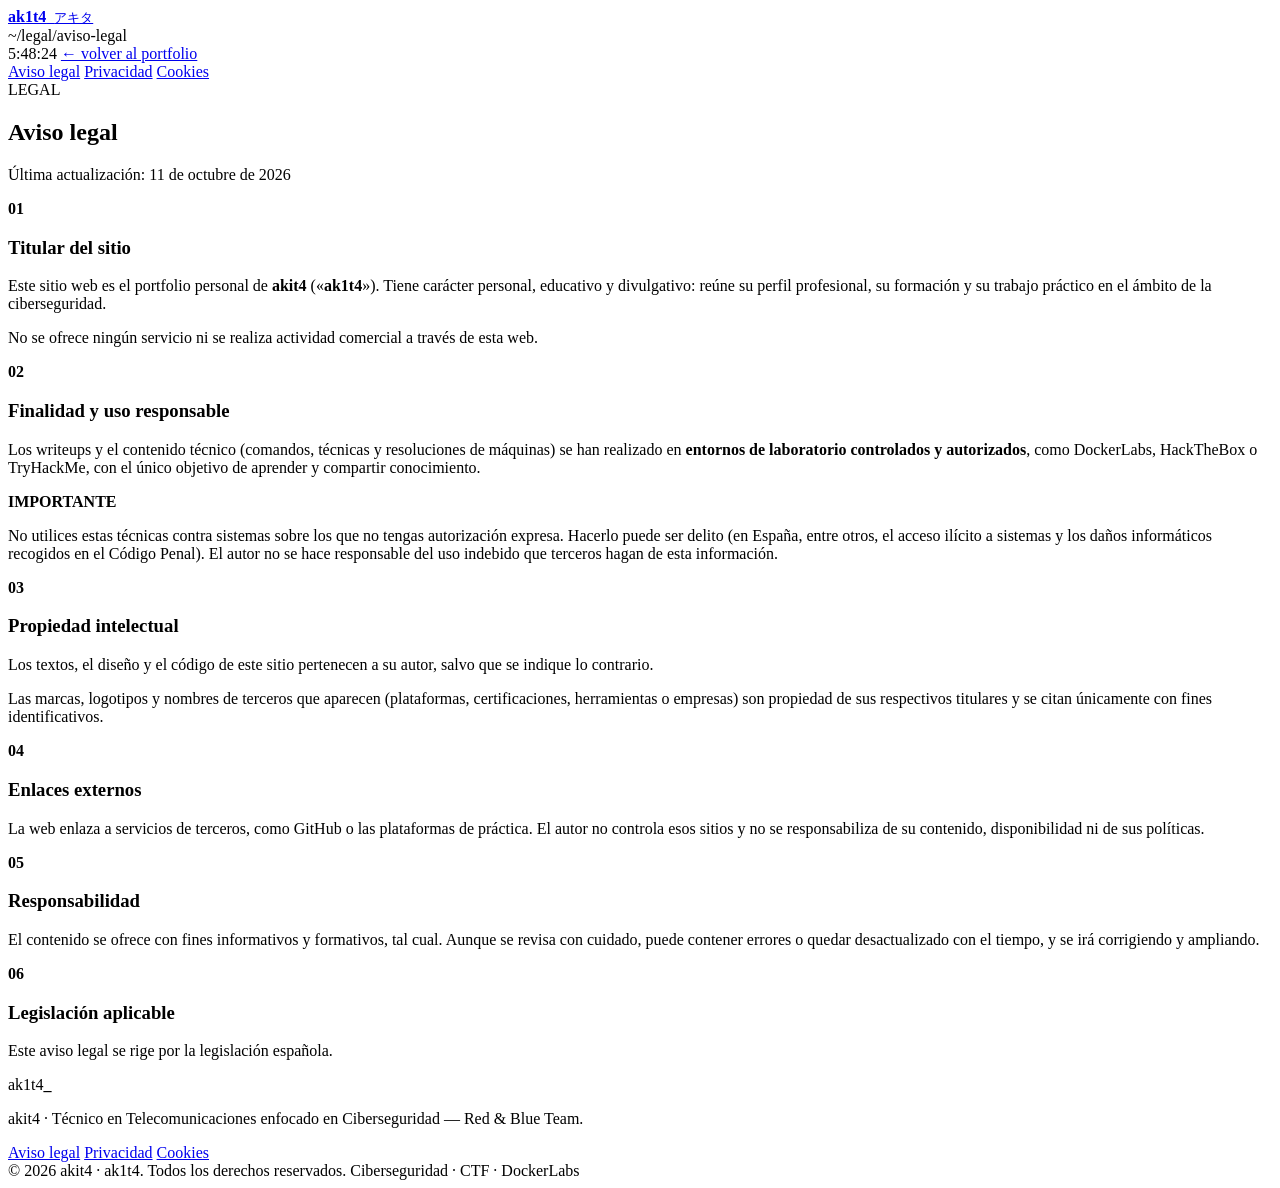
==== commit 1973d948: "Añadir favicon propio (prompt >_ en SVG) en vez del icono por defecto del navegador" ====
--- a/aviso-legal.html
+++ b/aviso-legal.html
@@ -6,6 +6,7 @@
 <title>Aviso legal · ak1t4</title>
 <meta name="description" content="Aviso legal del portfolio de akit4 (ak1t4).">
 <meta name="theme-color" content="#0d0a10">
+<link rel="icon" href="favicon.svg?v=1" type="image/svg+xml">
 <link rel="preconnect" href="https://fonts.googleapis.com">
 <link rel="preconnect" href="https://fonts.gstatic.com" crossorigin>
 <link href="https://fonts.googleapis.com/css2?family=Space+Grotesk:wght@500;700&family=IBM+Plex+Sans:wght@400;500;600&family=IBM+Plex+Mono:wght@400;500&family=Noto+Sans+JP:wght@400;700&display=swap" rel="stylesheet">
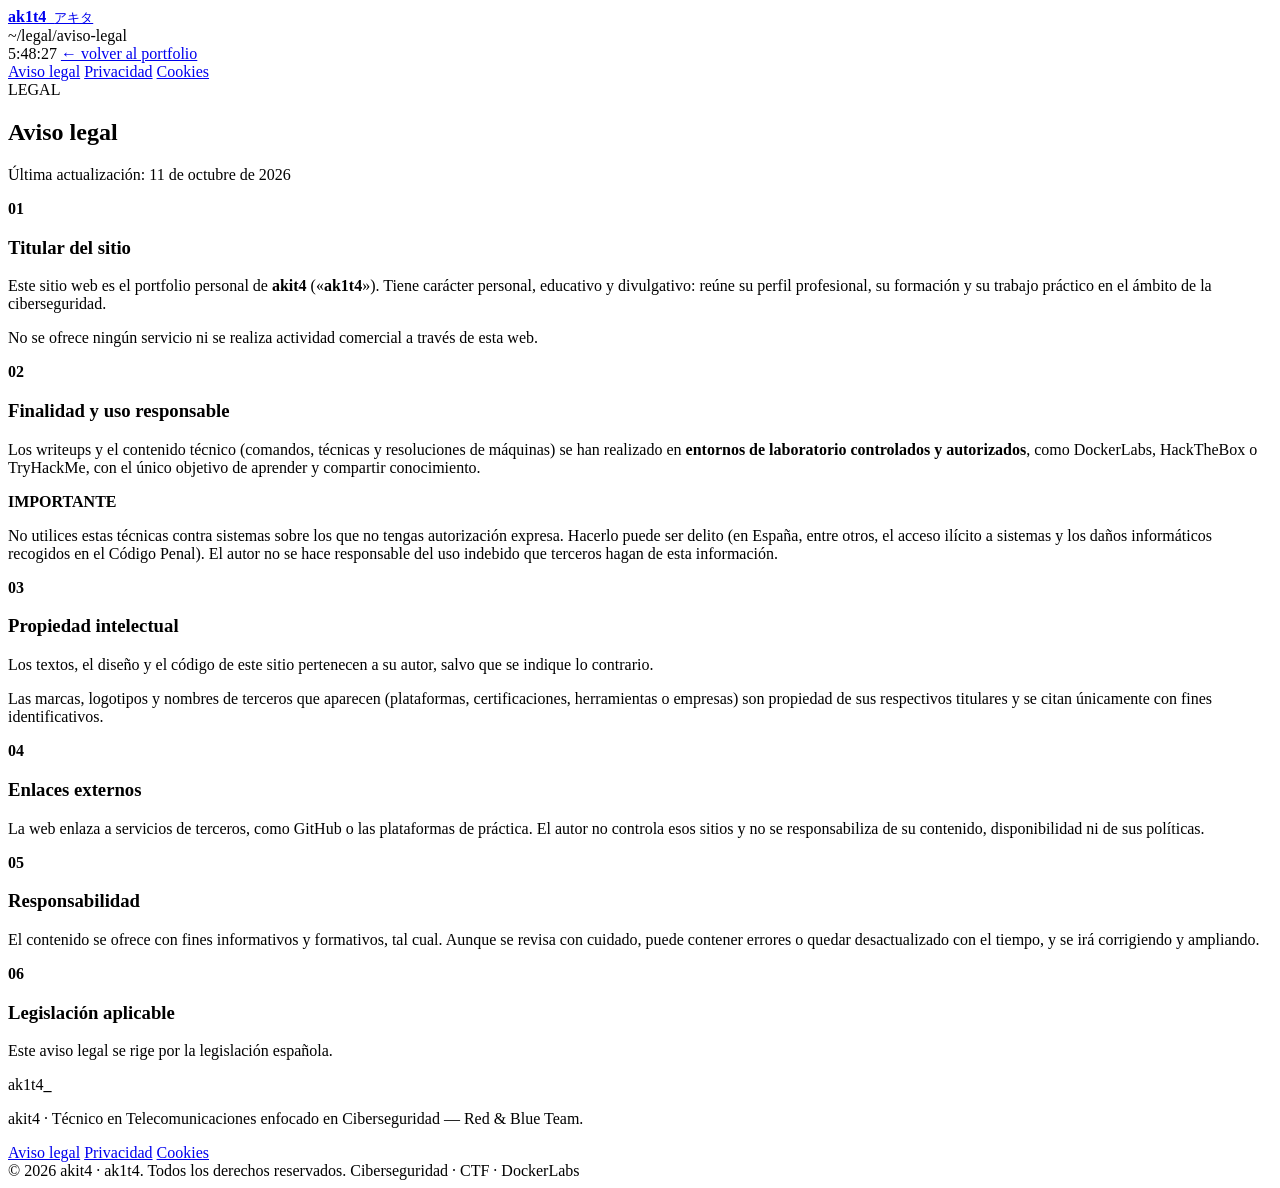
==== commit ab88ab65: "Favicon creativo: escudo Red/Blue Team con ojo de cerradura (acceso)" ====
--- a/aviso-legal.html
+++ b/aviso-legal.html
@@ -6,7 +6,7 @@
 <title>Aviso legal · ak1t4</title>
 <meta name="description" content="Aviso legal del portfolio de akit4 (ak1t4).">
 <meta name="theme-color" content="#0d0a10">
-<link rel="icon" href="favicon.svg?v=1" type="image/svg+xml">
+<link rel="icon" href="favicon.svg?v=2" type="image/svg+xml">
 <link rel="preconnect" href="https://fonts.googleapis.com">
 <link rel="preconnect" href="https://fonts.gstatic.com" crossorigin>
 <link href="https://fonts.googleapis.com/css2?family=Space+Grotesk:wght@500;700&family=IBM+Plex+Sans:wght@400;500;600&family=IBM+Plex+Mono:wght@400;500&family=Noto+Sans+JP:wght@400;700&display=swap" rel="stylesheet">
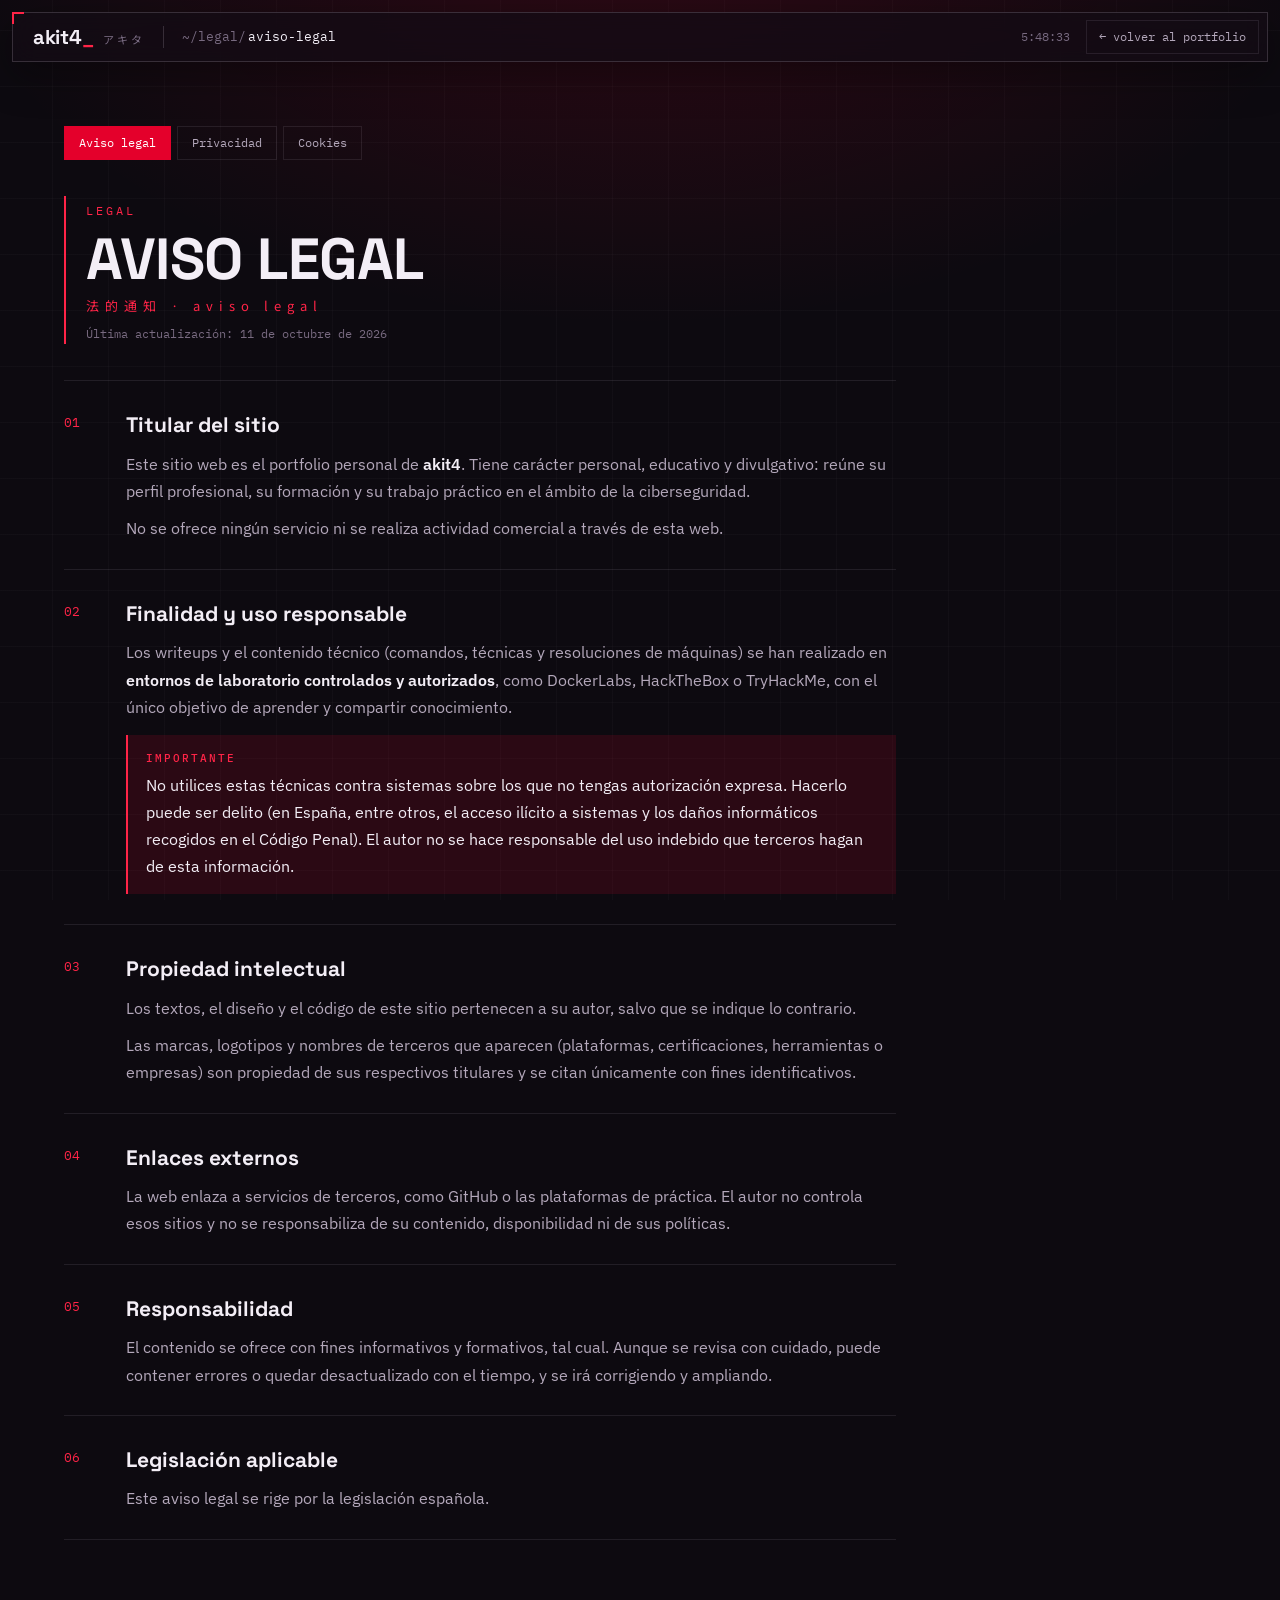
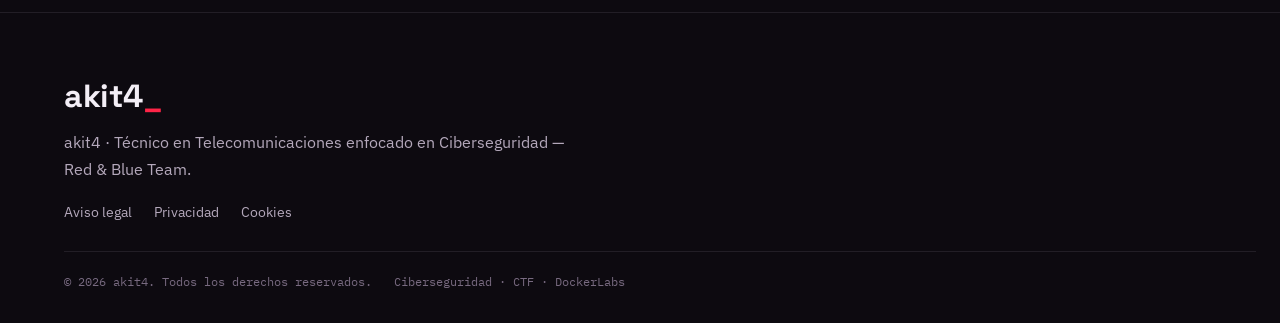
==== commit c1ef07a4: "Migrar a akit4 y ocultar datos personales" ====
--- a/aviso-legal.html
+++ b/aviso-legal.html
@@ -3,8 +3,8 @@
 <head>
 <meta charset="utf-8">
 <meta name="viewport" content="width=device-width, initial-scale=1">
-<title>Aviso legal · ak1t4</title>
-<meta name="description" content="Aviso legal del portfolio de akit4 (ak1t4).">
+<title>Aviso legal · akit4</title>
+<meta name="description" content="Aviso legal del portfolio de akit4.">
 <meta name="theme-color" content="#0d0a10">
 <link rel="icon" href="favicon.svg?v=2" type="image/svg+xml">
 <link rel="preconnect" href="https://fonts.googleapis.com">
@@ -15,7 +15,7 @@
 <body class="legal-page">
 
 <header class="topbar">
-  <a href="index.html" class="brand" aria-label="Volver al portfolio"><b>ak1t4</b><i>_</i><small>アキタ</small></a>
+  <a href="index.html" class="brand" aria-label="Volver al portfolio"><b>akit4</b><i>_</i><small>アキタ</small></a>
   <div class="crumbs"><span class="path">~/legal/</span><span id="crumb">aviso-legal</span></div>
   <div class="topbar-right">
     <a class="tb-btn" href="index.html">← volver al portfolio</a>
@@ -37,7 +37,7 @@
 
   <article class="legal-body">
     <section class="legal-block"><b>01</b><div><h3>Titular del sitio</h3>
-      <p>Este sitio web es el portfolio personal de <strong>akit4</strong> («<strong>ak1t4</strong>»). Tiene carácter personal, educativo y divulgativo: reúne su perfil profesional, su formación y su trabajo práctico en el ámbito de la ciberseguridad.</p>
+      <p>Este sitio web es el portfolio personal de <strong>akit4</strong>. Tiene carácter personal, educativo y divulgativo: reúne su perfil profesional, su formación y su trabajo práctico en el ámbito de la ciberseguridad.</p>
       <p>No se ofrece ningún servicio ni se realiza actividad comercial a través de esta web.</p>
     </div></section>
     <section class="legal-block"><b>02</b><div><h3>Finalidad y uso responsable</h3>
@@ -61,7 +61,7 @@
 </main>
 
 <footer class="footer">
-  <div class="brand-big">ak1t4<b>_</b></div>
+  <div class="brand-big">akit4<b>_</b></div>
   <p>akit4 · Técnico en Telecomunicaciones enfocado en Ciberseguridad — Red &amp; Blue Team.</p>
   <nav class="footer-links" aria-label="Legal">
     <a href="aviso-legal.html">Aviso legal</a>
@@ -69,7 +69,7 @@
     <a href="cookies.html">Cookies</a>
   </nav>
   <div class="footer-bottom">
-    <span>© 2026 akit4 · ak1t4. Todos los derechos reservados.</span>
+    <span>© 2026 akit4. Todos los derechos reservados.</span>
     <span>Ciberseguridad · CTF · DockerLabs</span>
   </div>
 </footer>
--- a/styles.css
+++ b/styles.css
@@ -0,0 +1,673 @@
+/* =========================================================
+   AKIT4 // black · red · anime-tech
+   ========================================================= */
+:root {
+  --bg: #0d0a10;
+  --bg2: #150e17;
+  --cell: #110c14;
+  --cell-hi: #1f1222;
+  --line: rgba(240, 228, 250, .09);
+  --line2: rgba(240, 228, 250, .16);
+  --red: #e4002b;
+  --red-hot: #ff2447;
+  --red-soft: rgba(228, 0, 43, .14);
+  --text: #f3eef6;
+  --muted: #b4a8bb;
+  --dim: #786a80;
+  --steel: #7f8ff2;
+  --bone: #ebe3f3;
+  --f-head: "Space Grotesk", system-ui, sans-serif;
+  --f-body: "IBM Plex Sans", system-ui, sans-serif;
+  --f-mono: "IBM Plex Mono", ui-monospace, monospace;
+  --f-jp: "Noto Sans JP", sans-serif;
+  --side: 248px;
+  --top-h: 50px;
+  --gap: 12px;
+  --maxw: 1080px;
+}
+
+*, *::before, *::after { box-sizing: border-box; }
+html { scroll-behavior: smooth; scroll-padding-top: calc(var(--top-h) + var(--gap) * 2 + 8px); -webkit-text-size-adjust: 100%; }
+body {
+  margin: 0;
+  background: var(--bg);
+  background-image:
+    radial-gradient(1000px 620px at 50% -12%, rgba(228, 0, 43, .17), transparent 70%),
+    linear-gradient(to right, rgba(235, 227, 243, .025) 1px, transparent 1px),
+    linear-gradient(rgba(235, 227, 243, .025) 1px, transparent 1px);
+  background-size: auto, 56px 56px, 56px 56px;
+  background-position: center top, center center, center center;
+  background-attachment: fixed;
+  color: var(--text);
+  font-family: var(--f-body);
+  font-size: 16px;
+  line-height: 1.7;
+  overflow-x: hidden;
+}
+body.booting { overflow: hidden; }
+::selection { background: var(--red); color: #fff; }
+a { color: var(--text); text-decoration: none; }
+img { max-width: 100%; display: block; }
+button { font: inherit; color: inherit; cursor: pointer; }
+:focus-visible { outline: 1px solid var(--red-hot); outline-offset: 3px; }
+kbd { font-family: var(--f-mono); font-size: .85em; padding: 0 5px; border: 1px solid var(--line2); border-bottom-width: 2px; border-radius: 3px; color: var(--muted); }
+
+::-webkit-scrollbar { width: 8px; }
+::-webkit-scrollbar-track { background: var(--bg); }
+::-webkit-scrollbar-thumb { background: #2e1f33; }
+::-webkit-scrollbar-thumb:hover { background: var(--red); }
+
+/* ---------- overlays ---------- */
+.crt { pointer-events: none; position: fixed; inset: 0; z-index: 90; background: repeating-linear-gradient(to bottom, rgba(0,0,0,.18) 0 1px, transparent 1px 3px); }
+body.no-crt .crt { display: none; }
+
+@media (hover: hover) and (pointer: fine) {
+  html, body { cursor: url("data:image/svg+xml,%3Csvg xmlns='http://www.w3.org/2000/svg' width='20' height='20'%3E%3Ccircle cx='10' cy='10' r='4.5' fill='%23f03a65' stroke='%230d0a10' stroke-width='1.8'/%3E%3C/svg%3E") 10 10, auto; }
+  a, button, [role="button"], label, .slot { cursor: url("data:image/svg+xml,%3Csvg xmlns='http://www.w3.org/2000/svg' width='32' height='32'%3E%3Ccircle cx='16' cy='16' r='11' fill='none' stroke='%23f03a65' stroke-width='1.8'/%3E%3Ccircle cx='16' cy='16' r='2.5' fill='%23f03a65'/%3E%3C/svg%3E") 16 16, pointer; }
+  input, .term-out { cursor: text; }
+}
+
+/* ---------- boot ---------- */
+#boot { position: fixed; inset: 0; z-index: 300; background: var(--bg); display: grid; place-items: center; padding: 16px; font-family: var(--f-mono); font-size: clamp(12px, 2vw, 14px); color: var(--text); }
+#boot.done { animation: bootOut .6s forwards; }
+@keyframes bootOut { 40% { clip-path: inset(48% 0 48% 0); } 100% { clip-path: inset(50% 0 50% 0); opacity: 0; visibility: hidden; } }
+.boot-inner { width: min(600px, 100%); }
+#boot-log { margin: 0 0 18px; white-space: pre-wrap; min-height: 15em; font: inherit; line-height: 1.75; }
+#boot-log .p { color: var(--red-hot); } #boot-log .c { color: var(--text); font-weight: 500; } #boot-log .y { color: var(--red-hot); } #boot-log .m { color: var(--dim); }
+.boot-bar { height: 2px; background: var(--line); }
+.boot-bar span { display: block; height: 100%; width: 0; background: var(--red-hot); box-shadow: 0 0 10px var(--red); transition: width .2s; }
+#boot-skip { margin-top: 16px; background: none; border: 0; color: var(--dim); font-family: var(--f-mono); font-size: 12px; letter-spacing: 1px; }
+#boot-skip:hover { color: var(--red-hot); }
+
+/* ---------- topbar (floating) ---------- */
+.topbar {
+  position: fixed; top: var(--gap); left: var(--gap); right: var(--gap); height: var(--top-h); z-index: 60;
+  display: flex; align-items: center; gap: 18px; padding: 0 8px 0 20px;
+  background: rgba(19, 12, 21, .8); backdrop-filter: blur(14px) saturate(1.2); -webkit-backdrop-filter: blur(14px) saturate(1.2);
+  border: 1px solid var(--line2); box-shadow: 0 12px 40px rgba(0, 0, 0, .35);
+}
+.topbar::before { content: ""; position: absolute; left: -1px; top: -1px; width: 12px; height: 12px; border-left: 2px solid var(--red-hot); border-top: 2px solid var(--red-hot); pointer-events: none; }
+.brand { display: flex; align-items: baseline; font-family: var(--f-head); font-weight: 700; font-size: 20px; letter-spacing: -.3px; color: var(--text); white-space: nowrap; }
+.brand i { font-style: normal; color: var(--red-hot); animation: blink 1s steps(1) infinite; }
+.brand small { margin-left: 10px; font-family: var(--f-jp); font-weight: 400; font-size: 11px; letter-spacing: 3px; color: var(--dim); }
+.crumbs { display: flex; align-items: center; gap: 8px; min-width: 0; height: 22px; padding-left: 18px; border-left: 1px solid var(--line2); font-family: var(--f-mono); font-size: 13px; white-space: nowrap; }
+.crumbs .path { color: var(--dim); margin-right: -6px; }
+#crumb-num { color: var(--red-hot); }
+#crumb { color: var(--text); overflow: hidden; text-overflow: ellipsis; }
+.topbar-right { margin-left: auto; display: flex; align-items: center; gap: 6px; }
+.tb-clock { padding: 0 10px; font-family: var(--f-mono); font-size: 12px; color: var(--dim); }
+.tb-btn { display: flex; align-items: center; gap: 8px; height: 34px; padding: 0 12px; background: none; border: 1px solid var(--line); font-family: var(--f-mono); font-size: 12px; color: var(--muted); transition: border-color .2s, color .2s, background .2s; }
+.tb-btn:hover { border-color: var(--red); color: var(--text); background: var(--red-soft); }
+.tb-term b { color: var(--red-hot); font-weight: 500; }
+.tb-term kbd { font-size: 11px; }
+.progress { position: absolute; left: 0; right: 0; bottom: -1px; height: 1px; pointer-events: none; }
+.progress i { display: block; height: 100%; width: 0; background: var(--red-hot); box-shadow: 0 0 8px var(--red); }
+.burger { display: none; flex: 0 0 34px; width: 34px; height: 34px; align-items: center; justify-content: center; flex-direction: column; gap: 5px; padding: 0; background: none; border: 1px solid var(--line); }
+.burger span { display: block; width: 16px; height: 1.5px; background: var(--text); transition: transform .3s, opacity .3s; }
+.burger[aria-expanded="true"] span:nth-child(1) { transform: translateY(6.5px) rotate(45deg); }
+.burger[aria-expanded="true"] span:nth-child(2) { opacity: 0; }
+.burger[aria-expanded="true"] span:nth-child(3) { transform: translateY(-6.5px) rotate(-45deg); }
+
+/* ---------- side index (floating window · file tree) ---------- */
+html.side-collapsed { --side: 54px; }
+.side {
+  position: fixed; top: calc(var(--top-h) + var(--gap) * 2); left: var(--gap); bottom: var(--gap); width: var(--side); z-index: 50;
+  display: flex; flex-direction: column;
+  background: rgba(19, 12, 21, .8); backdrop-filter: blur(14px); -webkit-backdrop-filter: blur(14px);
+  border: 1px solid var(--line2); box-shadow: 0 12px 40px rgba(0, 0, 0, .35);
+  transition: width .3s cubic-bezier(.2, .8, .2, 1), transform .3s cubic-bezier(.2, .8, .2, 1);
+}
+.side-head { display: flex; align-items: center; gap: 10px; height: 42px; padding: 0 7px 0 16px; border-bottom: 1px solid var(--line); font-family: var(--f-mono); font-size: 12px; }
+.side-title { color: var(--muted); white-space: nowrap; }
+.side-title::before { content: ""; display: inline-block; width: 6px; height: 6px; margin-right: 9px; vertical-align: 1px; background: var(--red-hot); }
+.side-pct { margin-left: auto; font-size: 11px; color: var(--dim); font-variant-numeric: tabular-nums; }
+.side-toggle { flex: 0 0 26px; width: 26px; height: 26px; display: grid; place-items: center; padding: 0; background: none; border: 1px solid var(--line); color: var(--muted); transition: border-color .2s, color .2s; }
+.side-toggle:hover { border-color: var(--red); color: var(--text); }
+.side-toggle svg { width: 13px; height: 13px; transition: transform .3s; }
+.side-list { list-style: none; margin: 0; padding: 8px 6px 10px; flex: 1; overflow-y: auto; overflow-x: hidden; scrollbar-width: thin; scrollbar-color: #2e1f33 transparent; }
+.side-list::-webkit-scrollbar { width: 4px; }
+.side-list::-webkit-scrollbar-thumb { background: #2e1f33; }
+.side-item + .side-item { margin-top: 1px; }
+.side-row { display: flex; align-items: center; transition: background .2s; }
+.side-row:hover { background: rgba(240, 228, 250, .045); }
+.side-link { position: relative; flex: 1; min-width: 0; display: flex; align-items: center; gap: 12px; height: 36px; padding: 0 10px; color: var(--muted); font-size: 14.5px; font-weight: 500; white-space: nowrap; transition: color .2s; }
+.side-link b { flex: 0 0 18px; font-family: var(--f-mono); font-weight: 400; font-size: 11px; color: var(--dim); transition: color .2s; }
+.side-link span { overflow: hidden; text-overflow: ellipsis; }
+.side-row:hover .side-link { color: var(--text); }
+.side-item.active > .side-row { background: var(--red); }
+.side-item.active > .side-row .side-link { color: #fff; }
+.side-item.active > .side-row .side-link b { color: rgba(255, 255, 255, .7); }
+.side-chev { flex: 0 0 30px; width: 30px; height: 30px; display: grid; place-items: center; padding: 0; background: none; border: 0; color: var(--dim); transition: color .2s, transform .25s; }
+.side-chev svg { width: 13px; height: 13px; }
+.side-chev:hover { color: var(--text); }
+.side-item.active .side-chev { color: rgba(255, 255, 255, .85); }
+.side-item.open .side-chev { transform: rotate(90deg); }
+.side-sub { display: grid; grid-template-rows: 0fr; transition: grid-template-rows .3s ease; }
+.side-item.open .side-sub { grid-template-rows: 1fr; }
+.side-sub ul { min-height: 0; overflow: hidden; list-style: none; margin: 0 0 0 19px; padding: 0; }
+.side-sub > ul > li:first-child { padding-top: 4px; } .side-sub > ul > li:last-child { padding-bottom: 6px; }
+.side-sub a { position: relative; display: block; padding: 3px 8px 3px 28px; font-size: 13px; color: var(--dim); white-space: nowrap; overflow: hidden; text-overflow: ellipsis; transition: color .2s; }
+.side-sub li > a::before, .side-cat-btn::before { content: "├─"; position: absolute; left: 0; font-family: var(--f-mono); color: #43314a; transition: color .2s; }
+.side-sub li:last-child > a::before, .side-cat:last-child > .side-cat-btn::before { content: "└─"; }
+.side-sub a:hover { color: var(--text); }
+.side-sub a:hover::before, .side-cat-btn:hover::before { color: var(--red-hot); }
+.side-backdrop { position: fixed; inset: 0; z-index: 49; background: rgba(0, 0, 0, .55); }
+.side-backdrop[hidden] { display: none; }
+
+/* collapsed (desktop only) */
+@media (min-width: 901px) {
+  html.side-collapsed .side-head { justify-content: center; padding: 0; }
+  html.side-collapsed .side-title, html.side-collapsed .side-pct, html.side-collapsed .side-chev,
+  html.side-collapsed .side-sub, html.side-collapsed .side-link span { display: none; }
+  html.side-collapsed .side-toggle svg { transform: rotate(180deg); }
+  html.side-collapsed .side-list { overflow: visible; padding: 8px 5px; }
+  html.side-collapsed .side-link { justify-content: center; gap: 0; padding: 0; height: 40px; }
+  html.side-collapsed .side-link b { flex: none; font-size: 12px; }
+  html.side-collapsed .side-link::after {
+    content: attr(data-label); position: absolute; left: calc(100% + 16px); top: 50%; transform: translate(-6px, -50%); opacity: 0; pointer-events: none;
+    padding: 5px 11px; background: #1b1121; border: 1px solid var(--line2); border-left: 2px solid var(--red);
+    font-family: var(--f-head); font-size: 13px; font-weight: 500; color: var(--text); white-space: nowrap; transition: opacity .2s, transform .2s;
+  }
+  html.side-collapsed .side-link:hover::after, html.side-collapsed .side-link:focus-visible::after { opacity: 1; transform: translate(0, -50%); }
+}
+
+main, .footer { margin-left: calc(var(--side) + var(--gap) * 2); transition: margin-left .3s cubic-bezier(.2, .8, .2, 1); }
+
+/* ---------- sections ---------- */
+.section { position: relative; max-width: var(--maxw); margin: 0 auto; padding: 100px 24px; }
+.sec-head { text-align: center; margin: 0 auto 48px; max-width: 720px; }
+.sec-num { display: inline-block; font-family: var(--f-mono); font-size: 12px; color: var(--red-hot); letter-spacing: 3px; }
+.sec-head h2 { margin: 6px 0 4px; font-family: var(--f-head); font-weight: 700; text-transform: uppercase; font-size: clamp(32px, 5.6vw, 58px); line-height: 1.02; letter-spacing: -.5px; color: var(--text); }
+.sec-head h2::after { content: attr(data-jp); display: flex; align-items: center; justify-content: center; gap: 12px; margin-top: 10px; font-family: var(--f-jp); font-weight: 400; font-size: 13px; letter-spacing: 6px; color: var(--red-hot); text-transform: none; }
+.sec-sub { margin: 14px auto 0; color: var(--muted); max-width: 58ch; }
+
+/* joined grids: 1px hairlines between cells */
+.joined { display: grid; gap: 0; border-top: 1px solid var(--line); border-left: 1px solid var(--line); }
+.joined > * { background: var(--cell); border-right: 1px solid var(--line); border-bottom: 1px solid var(--line); }
+
+/* ---------- hero ---------- */
+.hero { position: relative; min-height: 100svh; padding: calc(var(--top-h) + var(--gap) + 40px) 20px 70px; display: flex; flex-direction: column; align-items: center; justify-content: center; text-align: center; overflow: hidden; }
+/* the network fades to transparent (bottom + sides) so the hero has no visible box edge */
+#synth {
+  position: absolute; inset: 0; width: 100%; height: 100%; z-index: 0;
+  -webkit-mask-image: linear-gradient(to bottom, #000 0%, #000 55%, transparent 100%), linear-gradient(to right, transparent 0%, #000 8%, #000 92%, transparent 100%);
+  -webkit-mask-composite: source-in;
+  mask-image: linear-gradient(to bottom, #000 0%, #000 55%, transparent 100%), linear-gradient(to right, transparent 0%, #000 8%, #000 92%, transparent 100%);
+  mask-composite: intersect;
+}
+.side-jp { position: absolute; top: 50%; transform: translateY(-50%); z-index: 1; writing-mode: vertical-rl; font-family: var(--f-jp); font-weight: 700; font-size: clamp(14px, 1.6vw, 18px); letter-spacing: 14px; color: var(--dim); user-select: none; }
+.side-jp.l { left: 28px; } .side-jp.r { right: 28px; color: var(--red); }
+.hero-inner { position: relative; z-index: 2; display: flex; flex-direction: column; align-items: center; max-width: 820px; }
+
+.hero-avatar { width: 196px; margin-bottom: 26px; }
+.frame { position: relative; aspect-ratio: 1; padding: 5px; border: 1px solid var(--line2); background: var(--bg); }
+.frame img { width: 100%; height: 100%; object-fit: cover; }
+.avatar-fallback { display: none; place-items: center; width: 100%; height: 100%; font-family: var(--f-head); font-size: 64px; color: var(--red-hot); background: var(--bg2); }
+.avatar-tag { display: flex; justify-content: center; gap: 14px; white-space: nowrap; margin-top: 12px; font-family: var(--f-mono); font-size: 11px; color: var(--dim); }
+.avatar-tag .ok { color: var(--red-hot); }
+
+.eyebrow { margin: 0 0 14px; font-family: var(--f-mono); font-size: 12px; letter-spacing: 3px; color: var(--muted); }
+.blink { animation: blink 1s steps(1) infinite; color: var(--red-hot); }
+@keyframes blink { 50% { opacity: 0 } }
+.glitch { position: relative; margin: 0; font-family: var(--f-head); font-weight: 700; text-transform: uppercase; font-size: clamp(38px, 6.2vw, 80px); line-height: .98; letter-spacing: -1.5px; color: var(--text); }
+.glitch::before, .glitch::after { content: attr(data-text); position: absolute; inset: 0; overflow: hidden; pointer-events: none; }
+.glitch::before { color: var(--red-hot); transform: translate(-3px, 0); clip-path: inset(0 0 100% 0); animation: gl1 5s infinite steps(1); }
+.glitch::after { color: #fff; transform: translate(3px, 0); clip-path: inset(100% 0 0 0); animation: gl2 4.2s infinite steps(1); opacity: .6; }
+@keyframes gl1 { 0%, 93%, 100% { clip-path: inset(0 0 100% 0) } 94% { clip-path: inset(12% 0 58% 0); transform: translate(-7px, 0) } 96% { clip-path: inset(52% 0 22% 0); transform: translate(5px, 0) } }
+@keyframes gl2 { 0%, 90%, 100% { clip-path: inset(100% 0 0 0) } 91% { clip-path: inset(62% 0 14% 0); transform: translate(6px, 0) } 93% { clip-path: inset(22% 0 60% 0); transform: translate(-4px, 0) } }
+.jp { margin: 16px 0 0; display: flex; flex-wrap: wrap; justify-content: center; align-items: center; gap: 12px; font-family: var(--f-jp); font-size: clamp(14px, 1.8vw, 17px); letter-spacing: 6px; color: var(--muted); }
+.handle { font-family: var(--f-mono); font-size: 13px; letter-spacing: 1px; color: #fff; background: var(--red); padding: 1px 10px; }
+.tagline { margin: 20px 0 28px; font-size: clamp(16px, 1.9vw, 19px); color: var(--text); min-height: 1.8em; max-width: 52ch; }
+.caret { color: var(--red-hot); animation: blink .8s steps(1) infinite; }
+
+.hero-cta { display: flex; flex-wrap: wrap; justify-content: center; gap: 10px; }
+.btn { --c: var(--text); display: inline-flex; align-items: center; gap: 10px; padding: 11px 20px; font-family: var(--f-head); font-weight: 500; font-size: 14px; letter-spacing: .5px; color: var(--c); border: 1px solid var(--line2); background: rgba(13, 10, 16, .75); transition: color .2s, background .2s, border-color .2s; }
+.btn svg { width: 17px; height: 17px; }
+.btn:hover { border-color: var(--red); background: var(--red); color: #fff; }
+.btn-pink { background: var(--red); border-color: var(--red); color: #fff; }
+.btn-pink:hover { background: var(--red-hot); border-color: var(--red-hot); }
+.btn.sm { padding: 7px 14px; font-size: 13px; }
+
+.stats { position: relative; z-index: 2; margin-top: 52px; grid-template-columns: repeat(4, 1fr); width: min(760px, 100%); }
+.stat { padding: 16px 12px; background: rgba(18, 12, 20, .85) !important; }
+.stat b { display: block; font-family: var(--f-head); font-weight: 700; font-size: 38px; line-height: 1.1; color: var(--text); }
+.stat:first-child b { color: var(--red-hot); }
+.stat span { font-family: var(--f-mono); font-size: 11px; letter-spacing: 1px; color: var(--muted); text-transform: uppercase; }
+.scroll-hint { position: absolute; z-index: 2; bottom: 18px; left: 50%; transform: translateX(-50%); font-family: var(--f-mono); font-size: 11px; letter-spacing: 3px; color: var(--dim); animation: bob 2s ease-in-out infinite; }
+.scroll-hint:hover { color: var(--red-hot); }
+@keyframes bob { 50% { transform: translate(-50%, 6px); } }
+
+/* ---------- console (inline terminal) ---------- */
+#consola { padding-top: 40px; }
+.console { max-width: 860px; margin: 0 auto; border: 1px solid var(--line2); background: rgba(18, 12, 20, .92); box-shadow: 0 30px 80px rgba(0, 0, 0, .45); }
+.console-bar { display: flex; align-items: center; gap: 14px; padding: 9px 14px; border-bottom: 1px solid var(--line); font-family: var(--f-mono); font-size: 12px; color: var(--dim); }
+.console-bar .title { color: var(--muted); }
+.console-hint { margin-left: auto; }
+.console-hint b { color: var(--red-hot); font-weight: 500; }
+.dots { display: flex; gap: 6px; } .dots i { width: 9px; height: 9px; border-radius: 50%; background: #302334; } .dots i:first-child { background: var(--red); }
+.term-out { height: 330px; overflow-y: auto; padding: 18px 20px 6px; font-family: var(--f-mono); font-size: 14px; line-height: 1.7; white-space: pre-wrap; word-break: break-word; color: var(--text); scroll-behavior: smooth; }
+.term-out .c { color: var(--text); font-weight: 500; } .term-out .p { color: var(--red-hot); } .term-out .y { color: var(--bone); } .term-out .m { color: var(--dim); }
+.term-out .bio { color: var(--text); font-family: var(--f-body); font-size: 15.5px; line-height: 1.75; }
+.term-out a { color: var(--text); text-decoration: underline; text-decoration-color: var(--red); text-underline-offset: 3px; }
+.term-out a:hover { color: var(--red-hot); }
+.term-in { display: flex; align-items: center; gap: 10px; padding: 12px 20px 16px; font-family: var(--f-mono); font-size: 14px; }
+.term-in label { color: var(--red-hot); white-space: nowrap; }
+.term-in input { flex: 1; min-width: 0; background: none; border: 0; outline: 0; color: var(--text); font: inherit; caret-color: var(--red-hot); }
+.term-in input::placeholder { color: var(--dim); }
+.console:focus-within { border-color: rgba(228, 0, 43, .55); }
+.chips { display: flex; flex-wrap: wrap; justify-content: center; gap: 8px; max-width: 860px; margin: 16px auto 0; }
+.chips span { font-family: var(--f-mono); font-size: 12px; color: var(--dim); align-self: center; margin-right: 4px; }
+.chips button { font-family: var(--f-mono); font-size: 12px; padding: 4px 11px; background: none; border: 1px solid var(--line); color: var(--muted); transition: all .2s; }
+.chips button:hover { border-color: var(--red); color: var(--text); background: var(--red-soft); }
+
+/* ---------- formación ---------- */
+.timeline { grid-template-columns: 1fr; }
+.node { position: relative; padding: 22px 26px 22px 64px; transition: background .2s; }
+.node:hover { background: var(--cell-hi); }
+.node .mark { position: absolute; left: 26px; top: 30px; width: 10px; height: 10px; border: 1.5px solid var(--dim); transform: rotate(45deg); }
+.node.current .mark { background: var(--red-hot); border-color: var(--red-hot); box-shadow: 0 0 12px var(--red-hot); animation: pulse 1.6s infinite; }
+@keyframes pulse { 50% { opacity: .45 } }
+.node-top { display: flex; flex-wrap: wrap; justify-content: space-between; gap: 6px 14px; align-items: baseline; }
+.node h3 { margin: 0; font-family: var(--f-head); font-size: clamp(18px, 2.3vw, 22px); font-weight: 700; }
+.node h3 em { font-style: normal; color: var(--red-hot); }
+.lvl { font-family: var(--f-mono); font-size: 12px; color: var(--dim); }
+.node p { margin: 4px 0 0; color: var(--muted); }
+.node .now { display: inline-block; margin-top: 10px; font-family: var(--f-mono); font-size: 11px; letter-spacing: 1px; padding: 1px 10px; color: #fff; background: var(--red); }
+.future { margin: 24px 0 0; padding: 24px 26px; border: 1px dashed rgba(228, 0, 43, .5); background: linear-gradient(90deg, var(--red-soft), transparent); text-align: center; }
+.future-badge { font-family: var(--f-mono); font-size: 12px; color: var(--red-hot); letter-spacing: 3px; margin-bottom: 6px; }
+.future h3 { margin: 0 0 6px; font-family: var(--f-head); font-size: 22px; }
+.future p { margin: 0 auto; color: var(--muted); max-width: 64ch; }
+
+/* ---------- idiomas ---------- */
+.langs { grid-template-columns: repeat(3, 1fr); max-width: 980px; margin: 0 auto; }
+.lang { padding: 24px 26px; }
+.lang-top { display: flex; justify-content: space-between; gap: 10px; align-items: baseline; flex-wrap: wrap; margin-bottom: 14px; }
+.lang-top span { font-family: var(--f-head); font-size: 24px; font-weight: 700; }
+.lang-top em { font-style: normal; font-family: var(--f-mono); font-size: 12px; color: var(--red-hot); }
+.bar { height: 4px; background: rgba(240, 228, 250, .08); }
+.bar i { display: block; height: 100%; width: 0; background: var(--red-hot); box-shadow: 0 0 10px var(--red); transition: width 1.4s cubic-bezier(.2, .8, .2, 1); }
+.lang small { display: block; margin-top: 10px; font-family: var(--f-mono); font-size: 12px; color: var(--dim); }
+
+/* ---------- experiencia ---------- */
+.quests { grid-template-columns: repeat(2, 1fr); }
+.quest { position: relative; padding: 26px 26px 24px; transition: background .25s; }
+.quest::before { content: ""; position: absolute; left: 0; top: 0; bottom: 0; width: 2px; background: var(--red-hot); transform: scaleY(0); transform-origin: top; transition: transform .35s; }
+.quest:hover { background: var(--cell-hi); }
+.quest:hover::before { transform: scaleY(1); }
+.quest-head { display: flex; justify-content: space-between; gap: 10px; margin-bottom: 10px; font-family: var(--f-mono); font-size: 11px; }
+.quest-id { color: var(--dim); letter-spacing: 1px; }
+.quest-state { color: var(--red-hot); }
+.quest h3 { margin: 0; font-family: var(--f-head); font-size: 24px; font-weight: 700; }
+.quest .role { margin: 2px 0 0; color: var(--red-hot); font-size: 14px; font-weight: 500; }
+.quest .place { margin: 0 0 12px; color: var(--muted); font-size: 14px; }
+.quest .place::before { content: "◇ "; color: var(--red); }
+.quest p.desc { margin: 0; color: var(--muted); }
+.xp { margin-top: 18px; display: flex; align-items: center; gap: 10px; font-family: var(--f-mono); font-size: 11px; color: var(--dim); }
+.xp .bar { flex: 1; height: 2px; }
+
+/* ---------- herramientas (compact stack) ---------- */
+.tabs { display: flex; flex-wrap: wrap; justify-content: center; gap: 6px; margin-bottom: 22px; }
+.tab, .filter { padding: 6px 13px; font-size: 13px; font-weight: 500; border: 1px solid var(--line); background: none; color: var(--muted); transition: all .2s; }
+.tab sup, .filter sup { color: var(--red-hot); margin-left: 4px; font-family: var(--f-mono); }
+.tab:hover, .filter:hover { color: var(--text); border-color: var(--line2); }
+.tab.active, .filter.active { background: var(--red); border-color: var(--red); color: #fff; }
+.tab.active sup { color: #fff; }
+.stack { grid-template-columns: repeat(2, 1fr); }
+.stack-cat { padding: 16px 18px 18px; scroll-margin-top: calc(var(--top-h) + 80px); }
+.stack-head { display: flex; align-items: baseline; gap: 10px; margin-bottom: 11px; font-family: var(--f-mono); font-size: 12px; }
+.stack-head b { font-weight: 500; letter-spacing: 1px; text-transform: uppercase; color: var(--text); }
+.stack-head b::before { content: ""; display: inline-block; width: 6px; height: 6px; margin-right: 9px; vertical-align: 1px; background: var(--c); }
+.stack-head .n { color: var(--dim); }
+.stack-head .t { margin-left: auto; font-size: 10px; letter-spacing: 1px; color: var(--c); opacity: .85; }
+.stack-items { display: flex; flex-wrap: wrap; gap: 6px; }
+.slot { padding: 4px 10px; font-size: 13.5px; line-height: 1.5; color: var(--text); background: rgba(240, 228, 250, .025); border: 1px solid var(--line); transition: border-color .2s, color .2s, background .2s; }
+.slot:hover { border-color: var(--c); background: var(--cell-hi); }
+.slot.open { border-color: var(--c); background: var(--c); color: var(--bg); }
+/* tool popover */
+.tip { position: absolute; z-index: 70; width: min(340px, calc(100vw - 32px)); padding: 18px 18px 14px; background: #1b1121; border: 1px solid var(--line2); border-top: 2px solid var(--tc, var(--red-hot)); box-shadow: 0 24px 60px rgba(0, 0, 0, .6); opacity: 0; transform: translateY(6px); pointer-events: none; transition: opacity .18s, transform .18s; }
+.tip.show { opacity: 1; transform: none; pointer-events: auto; }
+.tip::before { content: ""; position: absolute; left: var(--ax, 40px); width: 10px; height: 10px; background: #1b1121; transform: rotate(45deg); }
+.tip.below::before { top: -7px; border-left: 2px solid var(--tc, var(--red-hot)); border-top: 2px solid var(--tc, var(--red-hot)); }
+.tip.above::before { bottom: -6px; border-right: 1px solid var(--line2); border-bottom: 1px solid var(--line2); }
+.tip-head { display: flex; align-items: center; gap: 10px; flex-wrap: wrap; margin-bottom: 8px; padding-right: 26px; font-family: var(--f-mono); font-size: 11px; }
+.tip-cat { color: var(--dim); }
+.tip-type { font-weight: 500; letter-spacing: 1px; padding: 0 7px; color: var(--bg); background: var(--tc, var(--red-hot)); }
+.tip h4 { margin: 0 0 6px; font-family: var(--f-head); font-size: 22px; font-weight: 700; line-height: 1.2; }
+.tip p { margin: 0; font-size: 15px; color: var(--text); line-height: 1.6; }
+.tip-foot { margin-top: 12px; padding-top: 10px; border-top: 1px solid var(--line); display: flex; justify-content: space-between; align-items: center; gap: 10px; font-family: var(--f-mono); font-size: 11px; color: var(--dim); }
+.tip-nav { display: flex; gap: 4px; }
+.tip-nav button { width: 26px; height: 22px; background: none; border: 1px solid var(--line2); color: var(--muted); font-family: var(--f-mono); }
+.tip-nav button:hover { background: var(--red); border-color: var(--red); color: #fff; }
+.tip-close { position: absolute; top: 10px; right: 10px; width: 24px; height: 24px; border: 1px solid var(--line2); background: none; color: var(--muted); line-height: 1; font-size: 12px; }
+.tip-close:hover { color: #fff; border-color: var(--red); background: var(--red); }
+@media (max-width: 600px) {
+  .tip { position: fixed; left: 12px !important; right: 12px; top: auto !important; bottom: 12px; width: auto; transform: translateY(24px); }
+  .tip::before { display: none; }
+}
+
+/* ---------- certificaciones ---------- */
+.team-switch { display: flex; justify-content: center; gap: 0; margin: 0 auto 24px; width: max-content; border: 1px solid var(--line); }
+.team { padding: 10px 22px; background: none; border: 0; font-family: var(--f-head); font-weight: 700; font-size: 14px; letter-spacing: 1px; color: var(--muted); transition: all .2s; }
+.team.red.active { background: var(--red); color: #fff; }
+.team.blue.active { background: #28307a; color: #e6e8ff; }
+.certs { grid-template-columns: repeat(4, 1fr); }
+.cert { --tc: var(--red-hot); position: relative; padding: 24px 22px 22px; box-shadow: inset 0 2px 0 var(--tc); transition: background .2s; }
+.cert.blue { --tc: var(--steel); }
+.cert:hover { background: var(--cell-hi); }
+.cert-code { font-family: var(--f-head); font-weight: 700; font-size: 30px; line-height: 1.1; }
+.rank { display: flex; align-items: center; gap: 8px; margin: 6px 0 14px; font-family: var(--f-mono); font-size: 11px; letter-spacing: 1px; color: var(--tc); }
+.stars { letter-spacing: 2px; }
+.cert h3 { margin: 0; font-size: 15px; font-weight: 600; }
+.cert .org { margin: 2px 0 12px; font-size: 13px; color: var(--dim); }
+.cert p { margin: 0; font-size: 14px; color: var(--muted); }
+.cert .status { position: absolute; top: 14px; right: 14px; font-family: var(--f-mono); font-size: 10px; color: var(--dim); }
+
+/* ---------- perfiles ---------- */
+.arcade { grid-template-columns: repeat(3, 1fr); max-width: 900px; margin: 0 auto; }
+.cab { display: block; padding: 16px 16px 20px; text-align: center; transition: background .25s; }
+.cab:hover { background: var(--cell-hi); }
+.cab-screen { position: relative; aspect-ratio: 16/9; display: grid; place-items: center; align-content: center; gap: 6px; overflow: hidden; border: 1px solid var(--line); background: radial-gradient(ellipse at center, #211329, #0d0a10); }
+.cab-screen::before { content: ""; position: absolute; inset: 0; background: radial-gradient(circle, rgba(228, 0, 43, .5) 1px, transparent 1.4px) 0 0 / 7px 7px; -webkit-mask: linear-gradient(160deg, #000, transparent 65%); mask: linear-gradient(160deg, #000, transparent 65%); opacity: .6; }
+.cab-logo { position: relative; font-family: var(--f-head); font-weight: 700; font-size: clamp(26px, 3.4vw, 36px); transition: color .2s; }
+.cab:hover .cab-logo { color: var(--red-hot); }
+.insert { position: relative; font-family: var(--f-mono); font-size: 11px; color: var(--muted); }
+.insert::before { content: "● "; color: var(--red-hot); animation: blink 1.4s steps(1) infinite; }
+.cab h3 { margin: 14px 0 0; font-family: var(--f-head); font-size: 18px; font-weight: 700; }
+.cab p { margin: 0; font-family: var(--f-mono); font-size: 13px; color: var(--red-hot); }
+
+/* ---------- recursos ---------- */
+.res-grid { grid-template-columns: repeat(5, 1fr); margin-bottom: 30px; }
+.res { padding: 24px 14px; text-align: center; transition: background .2s; }
+.res:hover { background: var(--cell-hi); }
+.res b { display: block; font-family: var(--f-head); font-weight: 700; font-size: 44px; line-height: 1.1; color: var(--text); transition: color .2s; }
+.res:hover b { color: var(--red-hot); }
+.res span { font-size: 14px; color: var(--muted); }
+.center { text-align: center; }
+
+/* ---------- writeups ---------- */
+.wu-controls { display: flex; flex-direction: column; align-items: center; gap: 14px; margin-bottom: 26px; }
+.filters { display: flex; flex-wrap: wrap; justify-content: center; gap: 6px; }
+.search { display: flex; align-items: center; gap: 10px; width: min(460px, 100%); padding: 9px 14px; border: 1px solid var(--line2); background: var(--cell); font-family: var(--f-mono); }
+.search:focus-within { border-color: var(--red); }
+.search span { color: var(--red-hot); }
+.search input { flex: 1; min-width: 0; background: none; border: 0; outline: 0; color: var(--text); font: inherit; font-size: 14px; }
+.search input::placeholder { color: var(--dim); }
+.writeups { grid-template-columns: repeat(auto-fill, minmax(320px, 1fr)); }
+.wu { position: relative; display: flex; flex-direction: column; padding: 24px; transition: background .2s; }
+.wu::before { content: ""; position: absolute; left: 0; top: 0; bottom: 0; width: 2px; background: var(--red-hot); transform: scaleY(0); transform-origin: top; transition: transform .3s; }
+.wu:hover { background: var(--cell-hi); }
+.wu:hover::before { transform: scaleY(1); }
+.wu:hover h3 { color: var(--red-hot); }
+.wu-meta { display: flex; gap: 6px; flex-wrap: wrap; margin-bottom: 10px; }
+.badge { font-family: var(--f-mono); font-size: 10.5px; letter-spacing: 1px; padding: 0 7px; border: 1px solid var(--line2); color: var(--muted); text-transform: uppercase; }
+.badge.easy { border-color: rgba(240, 58, 101, .5); color: var(--red-hot); }
+.badge.veasy { color: var(--bone); }
+.wu h3 { margin: 0 0 8px; font-family: var(--f-head); font-size: 23px; font-weight: 700; transition: color .2s; }
+.wu p { flex: 1; margin: 0 0 14px; font-size: 14.5px; color: var(--muted); }
+.tags { display: flex; flex-wrap: wrap; gap: 5px; margin-bottom: 16px; }
+.tags span { font-family: var(--f-mono); font-size: 11px; padding: 1px 7px; color: var(--muted); background: rgba(240, 228, 250, .04); border: 1px solid var(--line); }
+.wu-foot { display: flex; justify-content: space-between; align-items: center; padding-top: 12px; border-top: 1px solid var(--line); font-family: var(--f-mono); font-size: 12px; }
+.wu-foot code { color: var(--dim); }
+.wu-foot .read { color: var(--text); }
+.wu:hover .read { color: var(--red-hot); }
+.empty { text-align: center; color: var(--muted); font-family: var(--f-mono); }
+
+/* ---------- footer ---------- */
+.footer { border-top: 1px solid var(--line); padding: 56px 24px 30px; text-align: center; }
+.footer .brand-big { font-family: var(--f-head); font-weight: 700; font-size: 32px; letter-spacing: -.5px; }
+.footer .brand-big b { color: var(--red-hot); }
+.footer p { margin: 6px auto 18px; color: var(--muted); max-width: 52ch; }
+.footer .hero-cta { margin-bottom: 26px; }
+.footer-links { display: flex; flex-wrap: wrap; justify-content: center; gap: 6px 22px; font-size: 14px; }
+.footer-links a { color: var(--muted); }
+.footer-links a:hover { color: var(--red-hot); }
+.footer-bottom { margin-top: 26px; padding-top: 20px; border-top: 1px solid var(--line); display: flex; flex-wrap: wrap; justify-content: center; gap: 6px 22px; font-family: var(--f-mono); font-size: 12px; color: var(--dim); }
+
+/* ---------- toast ---------- */
+.toast { position: fixed; left: 50%; bottom: 24px; z-index: 180; transform: translate(-50%, 160%); padding: 11px 20px; background: #1b1121; border: 1px solid var(--line2); border-left: 2px solid var(--red-hot); font-family: var(--f-mono); font-size: 13px; transition: transform .35s; max-width: calc(100% - 32px); text-align: center; }
+.toast.show { transform: translate(-50%, 0); }
+
+/* konami — red petals */
+.petal { position: fixed; top: -20px; z-index: 170; pointer-events: none; width: 13px; height: 9px; background: var(--red-hot); border-radius: 10px 0 10px 0; opacity: .85; animation: fall linear forwards; }
+@keyframes fall { to { transform: translate(var(--dx), 110vh) rotate(720deg); } }
+
+.reveal { will-change: transform, opacity; }
+
+/* ---------- responsive ---------- */
+@media (max-width: 1100px) {
+  .certs { grid-template-columns: repeat(2, 1fr); }
+  .res-grid { grid-template-columns: repeat(3, 1fr); }
+  .tb-clock { display: none; }
+}
+@media (max-width: 900px) {
+  :root { --side: 0px; --gap: 8px; }
+  html.side-collapsed { --side: 0px; }
+  main, .footer { margin-left: 0; }
+  .side-jp { display: none; }
+  .topbar { padding: 0 6px 0 8px; gap: 12px; }
+  .burger { display: flex; }
+  .side { width: min(300px, calc(100vw - var(--gap) * 2)); transform: translateX(calc(-100% - 24px)); }
+  html.side-open .side { transform: none; }
+  .side-toggle { display: none; }
+  .stack { grid-template-columns: 1fr; }
+  .quests { grid-template-columns: 1fr; }
+}
+@media (max-width: 680px) {
+  .section { padding: 76px 16px; }
+  .stats { grid-template-columns: repeat(2, 1fr); }
+  .langs, .arcade, .certs { grid-template-columns: 1fr; }
+  .res-grid { grid-template-columns: repeat(2, 1fr); }
+  .writeups { grid-template-columns: 1fr; }
+  .brand small, .crumbs .path { display: none; }
+  #crt-toggle { display: none; }
+  .term-out { height: 300px; padding: 14px 14px 4px; font-size: 13px; }
+  .term-in { padding: 10px 14px 14px; font-size: 13px; }
+  .console-hint { display: none; }
+}
+@media (max-width: 420px) {
+  .inventory { grid-template-columns: repeat(2, 1fr); }
+  .slot small { display: none; }
+  .tb-term span { display: none; }
+  .glitch { letter-spacing: -1px; }
+}
+
+@media (prefers-reduced-motion: reduce) {
+  *, *::before, *::after { animation-duration: .001ms !important; animation-iteration-count: 1 !important; transition-duration: .001ms !important; }
+  html { scroll-behavior: auto; }
+}
+
+@media (max-width: 680px) {
+  .hero { justify-content: flex-start; padding-top: calc(var(--top-h) + 52px); }
+  .hero-avatar { width: 150px; }
+  .eyebrow { font-size: 11px; letter-spacing: 1.5px; }
+}
+
+@media (max-height: 640px) and (min-width: 901px) {
+  .side-link { height: 32px; }
+}
+.side-list { scrollbar-color: #2e1f33 transparent; }
+.side-list::-webkit-scrollbar { width: 4px; }
+.side-list::-webkit-scrollbar-thumb { background: #2e1f33; }
+
+/* ---------- index: writeups by difficulty (nested, collapsible) ---------- */
+.side-sub a em, .side-cat-btn em { font-style: normal; font-family: var(--f-mono); font-size: 10.5px; color: var(--dim); margin-left: 4px; }
+.side-cat-btn { position: relative; display: flex; align-items: center; width: 100%; padding: 3px 8px 3px 28px; background: none; border: 0; font: inherit; font-size: 13px; color: var(--muted); text-align: left; transition: color .2s; }
+.side-cat-btn::before { position: absolute; left: 0; font-family: var(--f-mono); color: #43314a; transition: color .2s; }
+.side-cat-btn:hover { color: var(--text); }
+.side-cat-btn svg { width: 11px; height: 11px; margin-left: auto; color: var(--dim); transition: transform .25s, color .2s; }
+.side-cat.open > .side-cat-btn { color: var(--text); }
+.side-cat.open > .side-cat-btn svg { transform: rotate(90deg); color: var(--red-hot); }
+.side-cat-sub { display: grid; grid-template-rows: 0fr; transition: grid-template-rows .3s ease; }
+.side-cat.open > .side-cat-sub { grid-template-rows: 1fr; }
+.side-cat-sub ul { min-height: 0; overflow: hidden; list-style: none; margin: 0 0 0 4px; padding: 0 0 2px 18px; }
+.side-cat:not(:last-child) > .side-cat-sub ul { border-left: 1px solid #43314a; }
+.side-cat-sub a { font-size: 12.5px; }
+.wu.flash { background: var(--cell-hi); box-shadow: inset 2px 0 0 var(--red-hot), 0 0 0 1px rgba(240, 58, 101, .35); }
+
+/* ---------- variante: alineado a la izquierda ---------- */
+html.align-left .hero { align-items: flex-start; text-align: left; padding-left: clamp(24px, 5vw, 80px); padding-right: clamp(24px, 5vw, 80px); }
+html.align-left .hero-inner { align-items: flex-start; max-width: 900px; }
+html.align-left .jp, html.align-left .hero-cta { justify-content: flex-start; }
+html.align-left .side-jp.l { display: none; }
+html.align-left .scroll-hint { left: clamp(24px, 5vw, 80px); transform: none; animation: none; }
+html.align-left .section { margin: 0; padding-left: clamp(24px, 5vw, 80px); padding-right: clamp(24px, 5vw, 80px); }
+html.align-left .sec-head { text-align: left; margin-left: 0; padding-left: 20px; border-left: 2px solid var(--red-hot); }
+html.align-left .sec-head h2::after { justify-content: flex-start; }
+html.align-left .sec-sub { margin-left: 0; }
+html.align-left .tabs, html.align-left .filters, html.align-left .chips { justify-content: flex-start; }
+html.align-left .team-switch { margin-left: 0; }
+html.align-left .wu-controls { flex-direction: row; flex-wrap: wrap; justify-content: space-between; align-items: center; }
+html.align-left .console, html.align-left .chips, html.align-left .langs, html.align-left .arcade { margin-left: 0; }
+html.align-left .future { text-align: left; }
+html.align-left .future p { margin-left: 0; }
+html.align-left .center, html.align-left .empty { text-align: left; }
+html.align-left .footer { text-align: left; padding-left: clamp(24px, 5vw, 80px); }
+html.align-left .footer p { margin-left: 0; }
+html.align-left .footer .hero-cta, html.align-left .footer-links, html.align-left .footer-bottom { justify-content: flex-start; }
+@media (max-width: 900px) {
+  html.align-left .hero, html.align-left .section, html.align-left .footer { padding-left: 16px; padding-right: 16px; }
+}
+
+/* ---------- izquierda · pantallas anchas: héroe a dos columnas y secciones más anchas ---------- */
+@media (min-width: 1100px) {
+  html.align-left .hero-inner {
+    display: grid; grid-template-columns: minmax(0, 1fr) auto; column-gap: clamp(48px, 6vw, 120px);
+    align-items: center; width: 100%; max-width: 1320px;
+  }
+  html.align-left .hero-inner > * { grid-column: 1; }
+  html.align-left .hero-avatar { grid-column: 2; grid-row: 1 / span 5; width: clamp(280px, 24vw, 400px); margin: 0; }
+  html.align-left .avatar-fallback { font-size: clamp(80px, 7vw, 120px); }
+  html.align-left .glitch { font-size: clamp(52px, 4vw, 80px); }
+  html.align-left .stats { width: 100%; max-width: 1320px; }
+  html.align-left .section { max-width: 1400px; }
+  html.align-left .console, html.align-left .chips { max-width: 1100px; }
+  html.align-left .langs { max-width: none; }
+  html.align-left .arcade { max-width: 1100px; }
+}
+
+/* ---------- pantallas grandes (2K / 4K): escala toda la página para mantener las proporciones ---------- */
+:root { --z: 1; }
+@media (min-width: 2200px) { :root { --z: 1.12; } }
+@media (min-width: 2400px) { :root { --z: 1.25; } }
+@media (min-width: 2900px) { :root { --z: 1.45; } }
+@media (min-width: 3400px) { :root { --z: 1.8; } }
+html { zoom: var(--z); }
+.hero { min-height: calc(100svh / var(--z)); }
+
+/* ---------- certificaciones en proceso ---------- */
+.cert.cloud { --tc: var(--bone); }
+.cert .status { display: flex; align-items: center; gap: 7px; color: var(--tc); letter-spacing: 1px; }
+.cert .status .dot { width: 6px; height: 6px; border-radius: 50%; background: var(--tc); box-shadow: 0 0 8px var(--tc); animation: blink 1.6s steps(1) infinite; }
+
+/* ---------- páginas legales ---------- */
+.legal-page main, .legal-page .footer { margin-left: 0; }
+.legal { max-width: 960px; padding: calc(var(--top-h) + var(--gap) + 64px) clamp(20px, 5vw, 80px) 72px; }
+.legal-tabs { display: flex; flex-wrap: wrap; gap: 6px; margin-bottom: 36px; }
+.legal-tabs a { padding: 6px 14px; font-family: var(--f-mono); font-size: 12px; color: var(--muted); border: 1px solid var(--line); transition: border-color .2s, color .2s; }
+.legal-tabs a:hover { color: var(--text); border-color: var(--line2); }
+.legal-tabs a[aria-current="page"] { color: #fff; background: var(--red); border-color: var(--red); }
+.legal .sec-head { margin-bottom: 36px; }
+.legal-meta { margin: 12px 0 0; font-family: var(--f-mono); font-size: 12px; color: var(--dim); }
+.legal-body { border-top: 1px solid var(--line); }
+.legal-block { display: grid; grid-template-columns: 56px minmax(0, 1fr); column-gap: 6px; padding: 26px 0; border-bottom: 1px solid var(--line); }
+.legal-block > b { padding-top: 5px; font-family: var(--f-mono); font-weight: 400; font-size: 13px; color: var(--red-hot); }
+.legal-block h3 { margin: 0 0 8px; font-family: var(--f-head); font-size: 21px; font-weight: 700; }
+.legal-block p, .legal-block li { color: var(--muted); }
+.legal-block p { margin: 0 0 10px; }
+.legal-block p:last-child { margin-bottom: 0; }
+.legal-block ul { margin: 0 0 10px; padding-left: 18px; }
+.legal-block li::marker { color: var(--red-hot); }
+.legal-block strong { color: var(--text); font-weight: 600; }
+.legal-block a { color: var(--text); text-decoration: underline; text-decoration-color: var(--red); text-underline-offset: 3px; }
+.legal-block a:hover { color: var(--red-hot); }
+.legal-block code { font-family: var(--f-mono); font-size: .9em; color: var(--red-hot); }
+.legal-note { margin: 14px 0 4px; padding: 14px 18px; border-left: 2px solid var(--red-hot); background: var(--red-soft); }
+.legal-note b { display: block; margin-bottom: 4px; font-family: var(--f-mono); font-size: 11px; font-weight: 500; letter-spacing: 2px; color: var(--red-hot); }
+.legal-note p { margin: 0; color: var(--text); }
+.legal-table-wrap { overflow-x: auto; margin: 6px 0 12px; }
+.legal-table { width: 100%; border-collapse: collapse; font-size: 14px; }
+.legal-table th, .legal-table td { padding: 9px 12px; text-align: left; vertical-align: top; border: 1px solid var(--line); }
+.legal-table th { font-family: var(--f-mono); font-size: 11px; font-weight: 400; letter-spacing: 1px; color: var(--dim); background: var(--cell); }
+.legal-table td { color: var(--muted); }
+@media (max-width: 680px) {
+  .legal-block { grid-template-columns: 1fr; }
+  .legal-block > b { padding: 0 0 4px; }
+}
+
+/* ---------- writeup: tarjeta como botón ---------- */
+.wu { width: 100%; text-align: left; font: inherit; color: var(--text); background: var(--panel); appearance: none; border-top: 0; border-left: 0; }
+.wu .read { transition: color .2s; }
+
+/* ---------- writeup popup ---------- */
+.wu-modal { position: fixed; inset: 0; z-index: 160; display: grid; place-items: center; padding: clamp(10px, 3vw, 40px); }
+.wu-modal[hidden] { display: none; }
+.wu-modal-backdrop { position: absolute; inset: 0; background: rgba(5, 4, 7, .78); backdrop-filter: blur(4px); -webkit-backdrop-filter: blur(4px); }
+.wu-win { position: relative; display: flex; flex-direction: column; width: min(860px, 100%); max-width: 100%; min-width: 0; max-height: min(88vh, 900px); background: var(--bg2); border: 1px solid var(--line2); box-shadow: 0 40px 100px rgba(0, 0, 0, .6); }
+.wu-win::before { content: ""; position: absolute; left: -1px; top: -1px; width: 14px; height: 14px; border-left: 2px solid var(--red-hot); border-top: 2px solid var(--red-hot); pointer-events: none; }
+.wu-win-bar { display: flex; align-items: center; gap: 14px; padding: 10px 12px 10px 16px; border-bottom: 1px solid var(--line); font-family: var(--f-mono); font-size: 12px; color: var(--muted); }
+.wu-win-title { overflow: hidden; text-overflow: ellipsis; white-space: nowrap; }
+.wu-win-title .m { color: var(--dim); }
+.wu-win-nav { margin-left: auto; display: flex; align-items: center; gap: 4px; }
+.wu-win-nav button { width: 30px; height: 28px; display: grid; place-items: center; background: none; border: 1px solid var(--line); color: var(--muted); font-size: 15px; transition: all .2s; }
+.wu-win-nav button:hover { color: #fff; border-color: var(--red); background: var(--red); }
+.wu-win-close { font-size: 12px !important; }
+.wu-win-body { min-width: 0; overflow-y: auto; padding: clamp(20px, 3vw, 36px); scrollbar-width: thin; scrollbar-color: #2e1f33 transparent; }
+.wu-win-body::-webkit-scrollbar { width: 8px; }
+.wu-win-body::-webkit-scrollbar-thumb { background: #2e1f33; }
+.wu-win-body:focus-visible { outline: none; }
+.wu-win-head { padding-bottom: 20px; margin-bottom: 8px; border-bottom: 1px solid var(--line); }
+.wu-win-head h3 { margin: 12px 0 10px; font-family: var(--f-head); font-weight: 700; font-size: clamp(26px, 4vw, 38px); line-height: 1.05; }
+.wu-lead { margin: 0 0 14px; color: var(--muted); font-size: 15px; max-width: 70ch; }
+.badge.ip { border-color: var(--line2); color: var(--dim); font-family: var(--f-mono); }
+.wu-article { font-size: 15.5px; line-height: 1.75; }
+.wu-article > p { margin: 0 0 16px; color: var(--muted); }
+.wu-article strong { color: var(--text); font-weight: 600; }
+.wu-article code { font-family: var(--f-mono); font-size: .9em; color: var(--red-hot); background: rgba(240, 58, 101, .1); padding: 1px 5px; }
+.wu-h { position: relative; margin: 28px 0 14px; padding-left: 16px; font-family: var(--f-head); font-weight: 700; font-size: 17px; letter-spacing: .5px; text-transform: uppercase; color: var(--text); }
+.wu-h::before { content: ""; position: absolute; left: 0; top: 2px; bottom: 2px; width: 3px; background: var(--red-hot); }
+.wu-code { position: relative; margin: 0 0 18px; padding: 14px 16px; background: #0a0810; border: 1px solid var(--line); overflow-x: auto; }
+.wu-code code { display: block; font-family: var(--f-mono); font-size: 13px; line-height: 1.65; color: var(--bone); background: none; padding: 0; white-space: pre; }
+.wu-copy { position: absolute; top: 8px; right: 8px; padding: 2px 9px; background: var(--bg2); border: 1px solid var(--line); color: var(--dim); font-family: var(--f-mono); font-size: 10px; letter-spacing: 1px; opacity: 0; transition: opacity .2s, color .2s, border-color .2s; }
+.wu-code:hover .wu-copy { opacity: 1; }
+.wu-copy:hover { color: var(--red-hot); border-color: var(--red); }
+.wu-note { margin: 0 0 18px; padding: 13px 16px; border-left: 2px solid var(--red-hot); background: var(--red-soft); }
+.wu-note b { display: block; margin-bottom: 4px; font-family: var(--f-mono); font-size: 11px; letter-spacing: 2px; color: var(--red-hot); }
+.wu-note p { margin: 0; color: var(--text); }
+.wu-signoff { margin-top: 26px; padding-top: 16px; border-top: 1px dashed var(--line); font-family: var(--f-mono); font-size: 13px; color: var(--muted); }
+.wu-signoff .m { color: var(--dim); }
+@media (max-width: 600px) {
+  .wu-win { max-height: 92vh; }
+  .wu-win-nav .wu-prev, .wu-win-nav .wu-next { display: none; }
+}
+
+/* ---------- botón copiar enlace del writeup ---------- */
+.wu-link { width: auto !important; padding: 0 10px; font-family: var(--f-mono); font-size: 11px; letter-spacing: .5px; white-space: nowrap; }
+.wu-link.ok { color: #fff !important; border-color: var(--red) !important; background: var(--red) !important; }
+
+/* ---------- writeup: ficha de datos ---------- */
+.wu-facts { display: grid; grid-template-columns: repeat(auto-fit, minmax(150px, 1fr)); gap: 1px; margin: 0 0 16px; background: var(--line); border: 1px solid var(--line); }
+.wu-facts > div { background: var(--cell); padding: 10px 14px; }
+.wu-facts dt { margin: 0; font-family: var(--f-mono); font-size: 10px; letter-spacing: 1px; text-transform: uppercase; color: var(--dim); }
+.wu-facts dd { margin: 3px 0 0; font-size: 13.5px; color: var(--text); }
+
+/* ---------- writeup: informe de vulnerabilidades ---------- */
+.wu-report { margin-top: 30px; }
+.vulns { display: grid; gap: 12px; }
+.vuln { --sv: var(--muted); padding: 16px 18px; background: var(--cell); border: 1px solid var(--line); border-left: 3px solid var(--sv); }
+.vuln.sev-crítica { --sv: var(--red-hot); }
+.vuln.sev-alta { --sv: #ff7a59; }
+.vuln.sev-media { --sv: var(--bone); }
+.vuln.sev-baja { --sv: var(--dim); }
+.vuln-top { display: flex; align-items: baseline; gap: 12px; flex-wrap: wrap; margin-bottom: 6px; }
+.vuln .sev { font-family: var(--f-mono); font-size: 10px; font-weight: 500; letter-spacing: 1px; padding: 1px 8px; color: var(--bg); background: var(--sv); }
+.vuln.sev-media .sev, .vuln.sev-baja .sev { color: var(--bg); }
+.vuln h5 { margin: 0; font-family: var(--f-head); font-size: 16px; font-weight: 600; color: var(--text); }
+.vuln-refs { display: flex; flex-wrap: wrap; gap: 6px 14px; margin-bottom: 10px; font-family: var(--f-mono); font-size: 11px; color: var(--dim); }
+.vuln p { margin: 0 0 8px; font-size: 14px; color: var(--muted); line-height: 1.6; }
+.vuln p:last-child { margin-bottom: 0; }
+.vuln p b { color: var(--text); font-weight: 600; }
+.vuln-fix b { color: var(--sv); }
+
+/* ---------- lluvia matrix (fondo global) ---------- */
+#matrix { position: fixed; inset: 0; width: 100vw; height: 100vh; z-index: -1; pointer-events: none; opacity: .28; }
+@media (prefers-reduced-motion: reduce) { #matrix { opacity: .12; } }
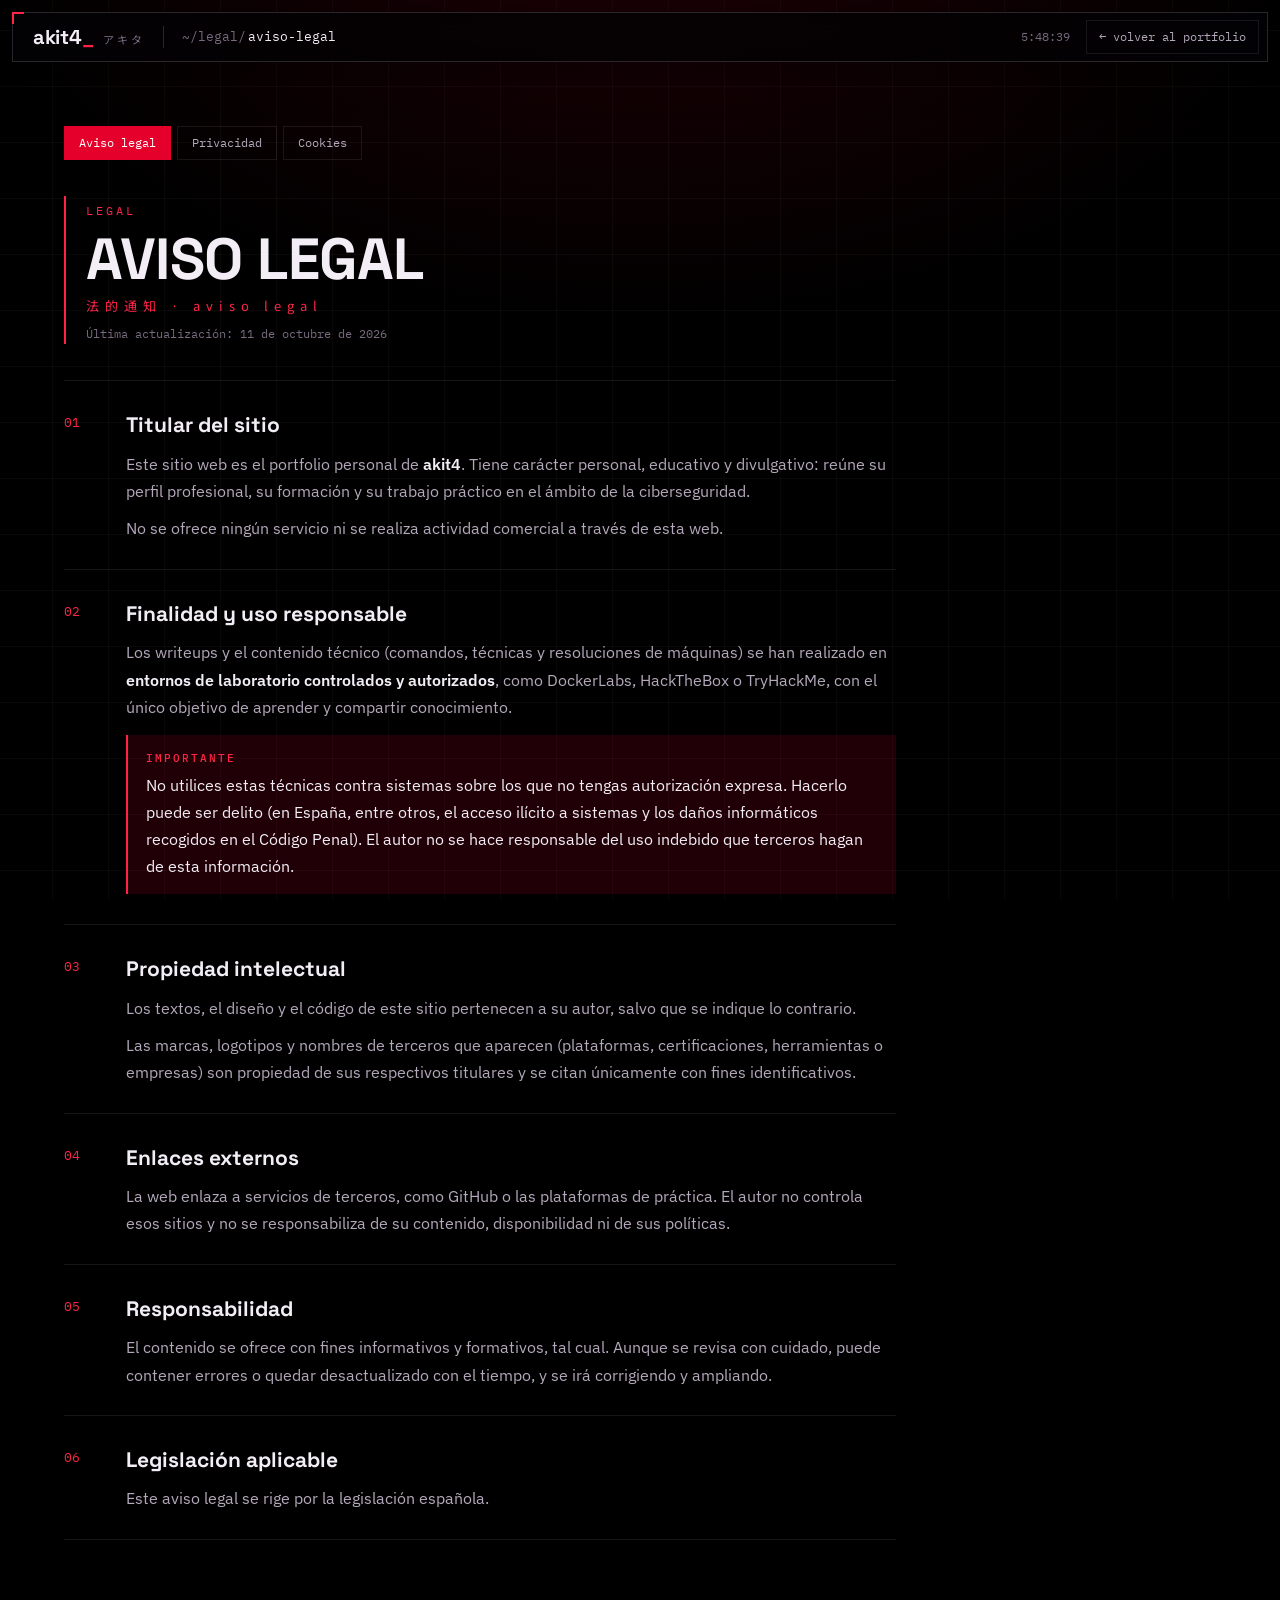
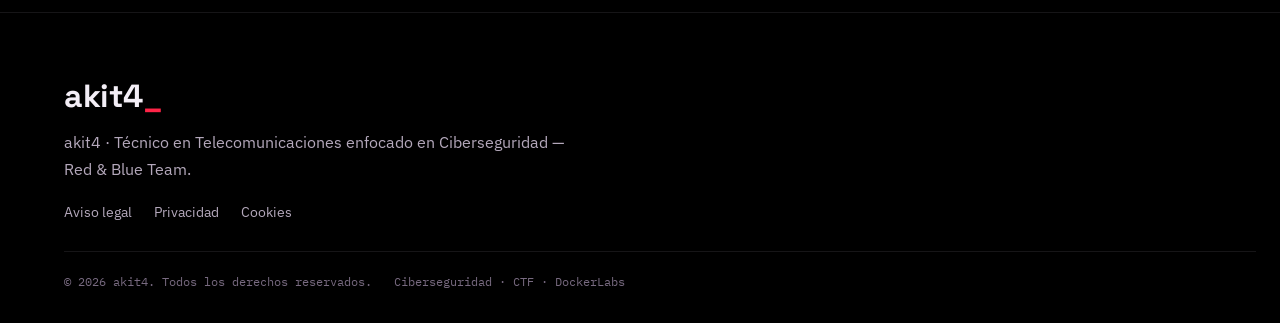
==== commit 1f6baa28: "Fondo negro OLED con rejilla, tarjetas transparentes y lluvia matrix sin velo gris" ====
--- a/aviso-legal.html
+++ b/aviso-legal.html
@@ -5,12 +5,12 @@
 <meta name="viewport" content="width=device-width, initial-scale=1">
 <title>Aviso legal · akit4</title>
 <meta name="description" content="Aviso legal del portfolio de akit4.">
-<meta name="theme-color" content="#0d0a10">
+<meta name="theme-color" content="#000000">
 <link rel="icon" href="favicon.svg?v=2" type="image/svg+xml">
 <link rel="preconnect" href="https://fonts.googleapis.com">
 <link rel="preconnect" href="https://fonts.gstatic.com" crossorigin>
 <link href="https://fonts.googleapis.com/css2?family=Space+Grotesk:wght@500;700&family=IBM+Plex+Sans:wght@400;500;600&family=IBM+Plex+Mono:wght@400;500&family=Noto+Sans+JP:wght@400;700&display=swap" rel="stylesheet">
-<link rel="stylesheet" href="styles.css">
+<link rel="stylesheet" href="styles.css?v=7">
 </head>
 <body class="legal-page">
 
--- a/styles.css
+++ b/styles.css
@@ -2,10 +2,10 @@
    AKIT4 // black · red · anime-tech
    ========================================================= */
 :root {
-  --bg: #0d0a10;
-  --bg2: #150e17;
-  --cell: #110c14;
-  --cell-hi: #1f1222;
+  --bg: #000000;
+  --bg2: #060407;
+  --cell: #07050a;
+  --cell-hi: rgba(228, 0, 43, .07);
   --line: rgba(240, 228, 250, .09);
   --line2: rgba(240, 228, 250, .16);
   --red: #e4002b;
@@ -32,9 +32,9 @@
   margin: 0;
   background: var(--bg);
   background-image:
-    radial-gradient(1000px 620px at 50% -12%, rgba(228, 0, 43, .17), transparent 70%),
-    linear-gradient(to right, rgba(235, 227, 243, .025) 1px, transparent 1px),
-    linear-gradient(rgba(235, 227, 243, .025) 1px, transparent 1px);
+    radial-gradient(1000px 620px at 50% -12%, rgba(228, 0, 43, .14), transparent 70%),
+    linear-gradient(to right, rgba(235, 227, 243, .035) 1px, transparent 1px),
+    linear-gradient(rgba(235, 227, 243, .035) 1px, transparent 1px);
   background-size: auto, 56px 56px, 56px 56px;
   background-position: center top, center center, center center;
   background-attachment: fixed;
@@ -83,7 +83,7 @@
 .topbar {
   position: fixed; top: var(--gap); left: var(--gap); right: var(--gap); height: var(--top-h); z-index: 60;
   display: flex; align-items: center; gap: 18px; padding: 0 8px 0 20px;
-  background: rgba(19, 12, 21, .8); backdrop-filter: blur(14px) saturate(1.2); -webkit-backdrop-filter: blur(14px) saturate(1.2);
+  background: rgba(3, 2, 4, .82); backdrop-filter: blur(14px) saturate(1.2); -webkit-backdrop-filter: blur(14px) saturate(1.2);
   border: 1px solid var(--line2); box-shadow: 0 12px 40px rgba(0, 0, 0, .35);
 }
 .topbar::before { content: ""; position: absolute; left: -1px; top: -1px; width: 12px; height: 12px; border-left: 2px solid var(--red-hot); border-top: 2px solid var(--red-hot); pointer-events: none; }
@@ -113,7 +113,7 @@
 .side {
   position: fixed; top: calc(var(--top-h) + var(--gap) * 2); left: var(--gap); bottom: var(--gap); width: var(--side); z-index: 50;
   display: flex; flex-direction: column;
-  background: rgba(19, 12, 21, .8); backdrop-filter: blur(14px); -webkit-backdrop-filter: blur(14px);
+  background: rgba(3, 2, 4, .82); backdrop-filter: blur(14px); -webkit-backdrop-filter: blur(14px);
   border: 1px solid var(--line2); box-shadow: 0 12px 40px rgba(0, 0, 0, .35);
   transition: width .3s cubic-bezier(.2, .8, .2, 1), transform .3s cubic-bezier(.2, .8, .2, 1);
 }
@@ -183,7 +183,7 @@
 
 /* joined grids: 1px hairlines between cells */
 .joined { display: grid; gap: 0; border-top: 1px solid var(--line); border-left: 1px solid var(--line); }
-.joined > * { background: var(--cell); border-right: 1px solid var(--line); border-bottom: 1px solid var(--line); }
+.joined > * { background: transparent; border-right: 1px solid var(--line); border-bottom: 1px solid var(--line); }
 
 /* ---------- hero ---------- */
 .hero { position: relative; min-height: 100svh; padding: calc(var(--top-h) + var(--gap) + 40px) 20px 70px; display: flex; flex-direction: column; align-items: center; justify-content: center; text-align: center; overflow: hidden; }
@@ -221,7 +221,7 @@
 .caret { color: var(--red-hot); animation: blink .8s steps(1) infinite; }
 
 .hero-cta { display: flex; flex-wrap: wrap; justify-content: center; gap: 10px; }
-.btn { --c: var(--text); display: inline-flex; align-items: center; gap: 10px; padding: 11px 20px; font-family: var(--f-head); font-weight: 500; font-size: 14px; letter-spacing: .5px; color: var(--c); border: 1px solid var(--line2); background: rgba(13, 10, 16, .75); transition: color .2s, background .2s, border-color .2s; }
+.btn { --c: var(--text); display: inline-flex; align-items: center; gap: 10px; padding: 11px 20px; font-family: var(--f-head); font-weight: 500; font-size: 14px; letter-spacing: .5px; color: var(--c); border: 1px solid var(--line2); background: rgba(0, 0, 0, .75); transition: color .2s, background .2s, border-color .2s; }
 .btn svg { width: 17px; height: 17px; }
 .btn:hover { border-color: var(--red); background: var(--red); color: #fff; }
 .btn-pink { background: var(--red); border-color: var(--red); color: #fff; }
@@ -229,7 +229,7 @@
 .btn.sm { padding: 7px 14px; font-size: 13px; }
 
 .stats { position: relative; z-index: 2; margin-top: 52px; grid-template-columns: repeat(4, 1fr); width: min(760px, 100%); }
-.stat { padding: 16px 12px; background: rgba(18, 12, 20, .85) !important; }
+.stat { padding: 16px 12px; background: rgba(5, 3, 6, .88) !important; }
 .stat b { display: block; font-family: var(--f-head); font-weight: 700; font-size: 38px; line-height: 1.1; color: var(--text); }
 .stat:first-child b { color: var(--red-hot); }
 .stat span { font-family: var(--f-mono); font-size: 11px; letter-spacing: 1px; color: var(--muted); text-transform: uppercase; }
@@ -239,7 +239,7 @@
 
 /* ---------- console (inline terminal) ---------- */
 #consola { padding-top: 40px; }
-.console { max-width: 860px; margin: 0 auto; border: 1px solid var(--line2); background: rgba(18, 12, 20, .92); box-shadow: 0 30px 80px rgba(0, 0, 0, .45); }
+.console { max-width: 860px; margin: 0 auto; border: 1px solid var(--line2); background: rgba(5, 3, 6, .94); box-shadow: 0 30px 80px rgba(0, 0, 0, .45); }
 .console-bar { display: flex; align-items: center; gap: 14px; padding: 9px 14px; border-bottom: 1px solid var(--line); font-family: var(--f-mono); font-size: 12px; color: var(--dim); }
 .console-bar .title { color: var(--muted); }
 .console-hint { margin-left: auto; }
@@ -595,7 +595,7 @@
 }
 
 /* ---------- writeup: tarjeta como botón ---------- */
-.wu { width: 100%; text-align: left; font: inherit; color: var(--text); background: var(--panel); appearance: none; border-top: 0; border-left: 0; }
+.wu { width: 100%; text-align: left; font: inherit; color: var(--text); background: transparent; appearance: none; border-top: 0; border-left: 0; }
 .wu .read { transition: color .2s; }
 
 /* ---------- writeup popup ---------- */
@@ -669,5 +669,5 @@
 .vuln-fix b { color: var(--sv); }
 
 /* ---------- lluvia matrix (fondo global) ---------- */
-#matrix { position: fixed; inset: 0; width: 100vw; height: 100vh; z-index: -1; pointer-events: none; opacity: .28; }
+#matrix { position: fixed; inset: 0; width: calc(100vw / var(--z, 1)); height: calc(100vh / var(--z, 1)); z-index: -1; pointer-events: none; opacity: .45; }
 @media (prefers-reduced-motion: reduce) { #matrix { opacity: .12; } }
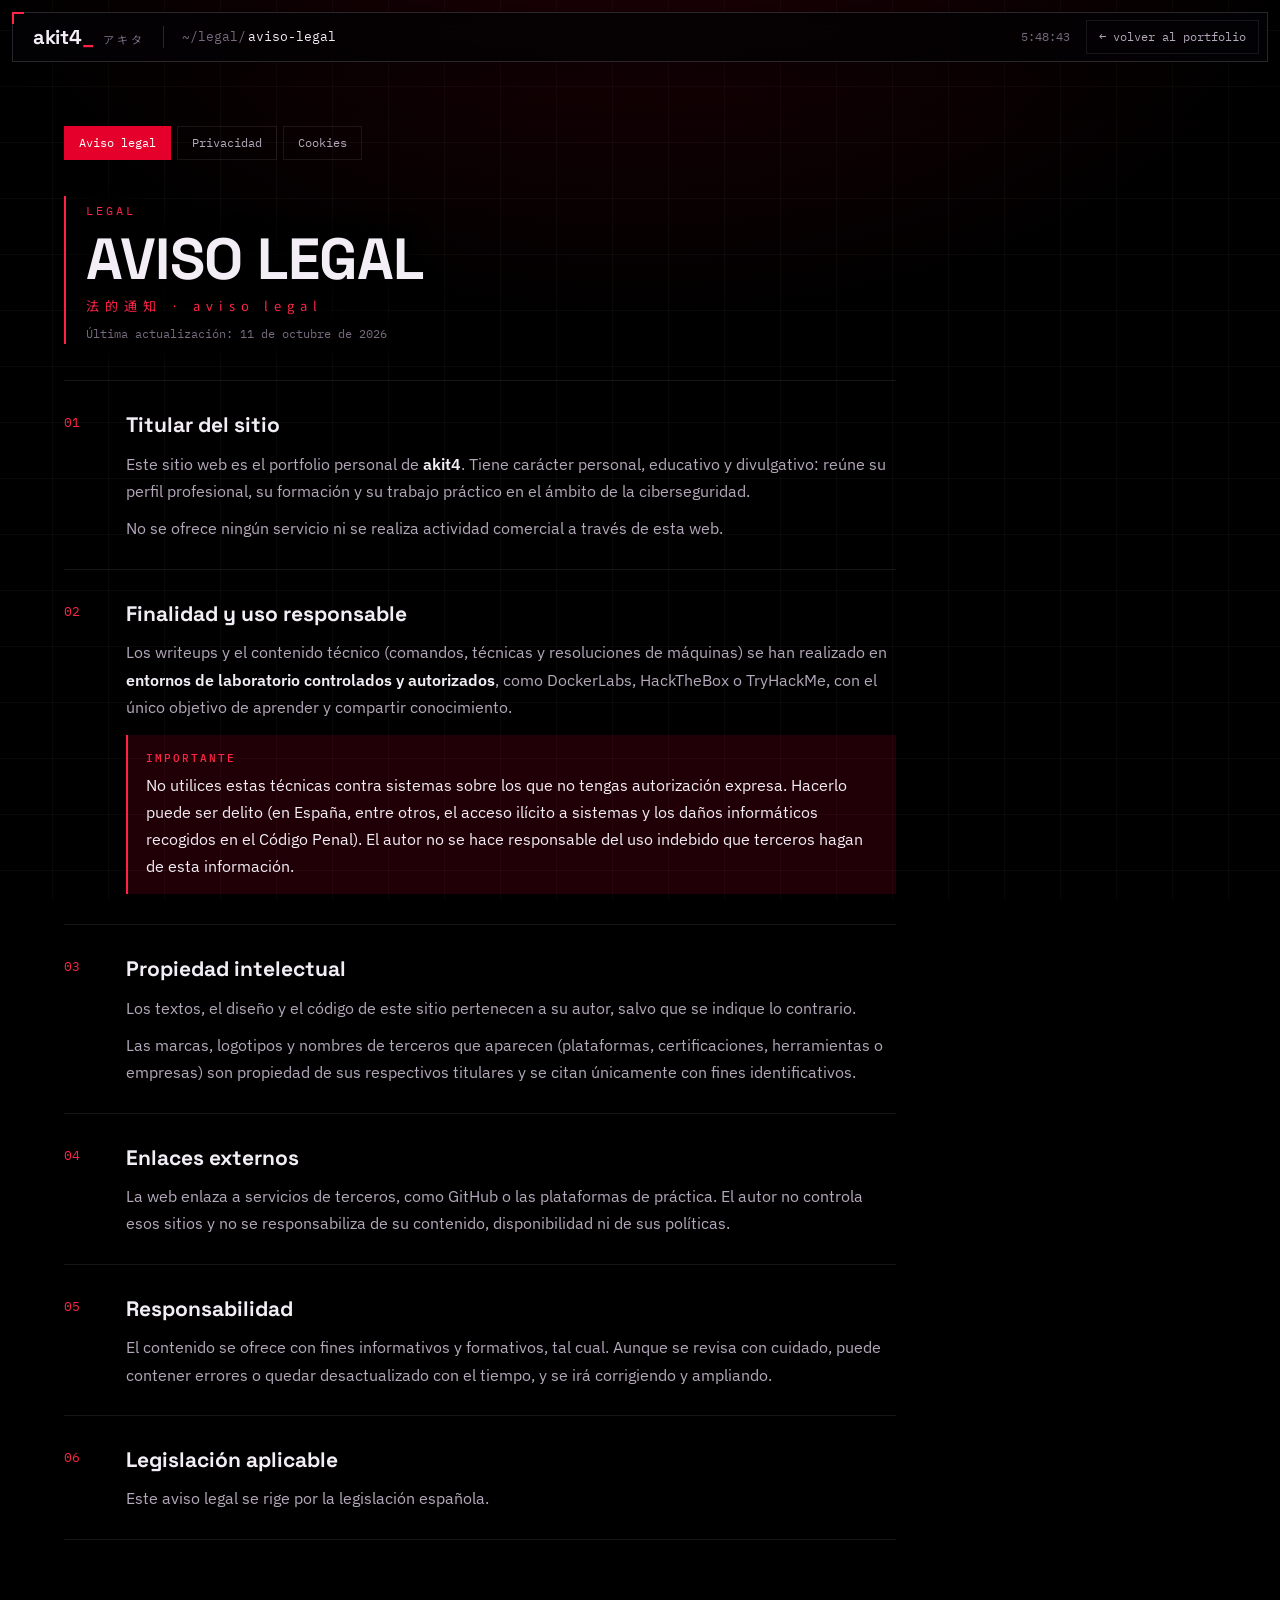
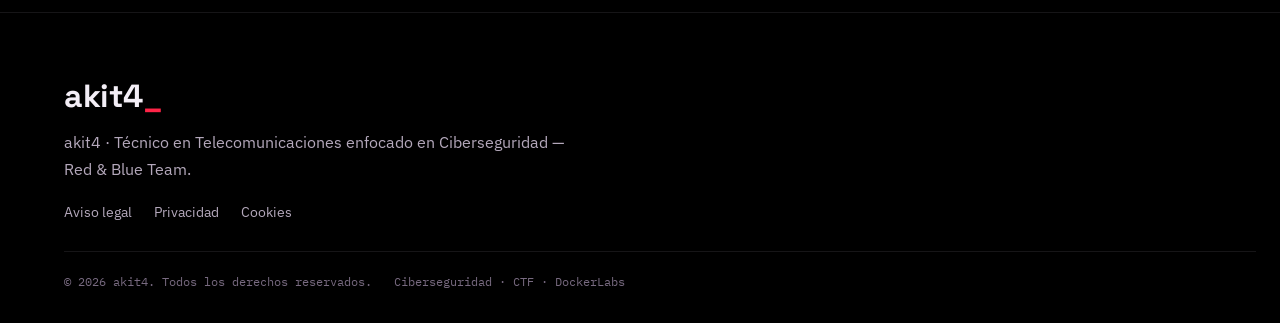
==== commit 6a6c0a40: "Legibilidad: bloques de texto tapan la lluvia manteniendo la rejilla" ====
--- a/aviso-legal.html
+++ b/aviso-legal.html
@@ -10,7 +10,7 @@
 <link rel="preconnect" href="https://fonts.googleapis.com">
 <link rel="preconnect" href="https://fonts.gstatic.com" crossorigin>
 <link href="https://fonts.googleapis.com/css2?family=Space+Grotesk:wght@500;700&family=IBM+Plex+Sans:wght@400;500;600&family=IBM+Plex+Mono:wght@400;500&family=Noto+Sans+JP:wght@400;700&display=swap" rel="stylesheet">
-<link rel="stylesheet" href="styles.css?v=7">
+<link rel="stylesheet" href="styles.css?v=8">
 </head>
 <body class="legal-page">
 
--- a/styles.css
+++ b/styles.css
@@ -5,7 +5,8 @@
   --bg: #000000;
   --bg2: #060407;
   --cell: #07050a;
-  --cell-hi: rgba(228, 0, 43, .07);
+  --cell-hi: #100508;
+  --grid: linear-gradient(to right, rgba(235, 227, 243, .035) 1px, transparent 1px), linear-gradient(rgba(235, 227, 243, .035) 1px, transparent 1px);
   --line: rgba(240, 228, 250, .09);
   --line2: rgba(240, 228, 250, .16);
   --red: #e4002b;
@@ -183,7 +184,7 @@
 
 /* joined grids: 1px hairlines between cells */
 .joined { display: grid; gap: 0; border-top: 1px solid var(--line); border-left: 1px solid var(--line); }
-.joined > * { background: transparent; border-right: 1px solid var(--line); border-bottom: 1px solid var(--line); }
+.joined > * { background-color: rgba(0, 0, 0, .9); background-image: var(--grid); background-size: 56px 56px; background-position: center center; background-attachment: fixed; border-right: 1px solid var(--line); border-bottom: 1px solid var(--line); }
 
 /* ---------- hero ---------- */
 .hero { position: relative; min-height: 100svh; padding: calc(var(--top-h) + var(--gap) + 40px) 20px 70px; display: flex; flex-direction: column; align-items: center; justify-content: center; text-align: center; overflow: hidden; }
@@ -263,7 +264,7 @@
 /* ---------- formación ---------- */
 .timeline { grid-template-columns: 1fr; }
 .node { position: relative; padding: 22px 26px 22px 64px; transition: background .2s; }
-.node:hover { background: var(--cell-hi); }
+.node:hover { background-color: var(--cell-hi); }
 .node .mark { position: absolute; left: 26px; top: 30px; width: 10px; height: 10px; border: 1.5px solid var(--dim); transform: rotate(45deg); }
 .node.current .mark { background: var(--red-hot); border-color: var(--red-hot); box-shadow: 0 0 12px var(--red-hot); animation: pulse 1.6s infinite; }
 @keyframes pulse { 50% { opacity: .45 } }
@@ -292,7 +293,7 @@
 .quests { grid-template-columns: repeat(2, 1fr); }
 .quest { position: relative; padding: 26px 26px 24px; transition: background .25s; }
 .quest::before { content: ""; position: absolute; left: 0; top: 0; bottom: 0; width: 2px; background: var(--red-hot); transform: scaleY(0); transform-origin: top; transition: transform .35s; }
-.quest:hover { background: var(--cell-hi); }
+.quest:hover { background-color: var(--cell-hi); }
 .quest:hover::before { transform: scaleY(1); }
 .quest-head { display: flex; justify-content: space-between; gap: 10px; margin-bottom: 10px; font-family: var(--f-mono); font-size: 11px; }
 .quest-id { color: var(--dim); letter-spacing: 1px; }
@@ -321,7 +322,7 @@
 .stack-head .t { margin-left: auto; font-size: 10px; letter-spacing: 1px; color: var(--c); opacity: .85; }
 .stack-items { display: flex; flex-wrap: wrap; gap: 6px; }
 .slot { padding: 4px 10px; font-size: 13.5px; line-height: 1.5; color: var(--text); background: rgba(240, 228, 250, .025); border: 1px solid var(--line); transition: border-color .2s, color .2s, background .2s; }
-.slot:hover { border-color: var(--c); background: var(--cell-hi); }
+.slot:hover { border-color: var(--c); background-color: var(--cell-hi); }
 .slot.open { border-color: var(--c); background: var(--c); color: var(--bg); }
 /* tool popover */
 .tip { position: absolute; z-index: 70; width: min(340px, calc(100vw - 32px)); padding: 18px 18px 14px; background: #1b1121; border: 1px solid var(--line2); border-top: 2px solid var(--tc, var(--red-hot)); box-shadow: 0 24px 60px rgba(0, 0, 0, .6); opacity: 0; transform: translateY(6px); pointer-events: none; transition: opacity .18s, transform .18s; }
@@ -353,7 +354,7 @@
 .certs { grid-template-columns: repeat(4, 1fr); }
 .cert { --tc: var(--red-hot); position: relative; padding: 24px 22px 22px; box-shadow: inset 0 2px 0 var(--tc); transition: background .2s; }
 .cert.blue { --tc: var(--steel); }
-.cert:hover { background: var(--cell-hi); }
+.cert:hover { background-color: var(--cell-hi); }
 .cert-code { font-family: var(--f-head); font-weight: 700; font-size: 30px; line-height: 1.1; }
 .rank { display: flex; align-items: center; gap: 8px; margin: 6px 0 14px; font-family: var(--f-mono); font-size: 11px; letter-spacing: 1px; color: var(--tc); }
 .stars { letter-spacing: 2px; }
@@ -365,7 +366,7 @@
 /* ---------- perfiles ---------- */
 .arcade { grid-template-columns: repeat(3, 1fr); max-width: 900px; margin: 0 auto; }
 .cab { display: block; padding: 16px 16px 20px; text-align: center; transition: background .25s; }
-.cab:hover { background: var(--cell-hi); }
+.cab:hover { background-color: var(--cell-hi); }
 .cab-screen { position: relative; aspect-ratio: 16/9; display: grid; place-items: center; align-content: center; gap: 6px; overflow: hidden; border: 1px solid var(--line); background: radial-gradient(ellipse at center, #211329, #0d0a10); }
 .cab-screen::before { content: ""; position: absolute; inset: 0; background: radial-gradient(circle, rgba(228, 0, 43, .5) 1px, transparent 1.4px) 0 0 / 7px 7px; -webkit-mask: linear-gradient(160deg, #000, transparent 65%); mask: linear-gradient(160deg, #000, transparent 65%); opacity: .6; }
 .cab-logo { position: relative; font-family: var(--f-head); font-weight: 700; font-size: clamp(26px, 3.4vw, 36px); transition: color .2s; }
@@ -378,7 +379,7 @@
 /* ---------- recursos ---------- */
 .res-grid { grid-template-columns: repeat(5, 1fr); margin-bottom: 30px; }
 .res { padding: 24px 14px; text-align: center; transition: background .2s; }
-.res:hover { background: var(--cell-hi); }
+.res:hover { background-color: var(--cell-hi); }
 .res b { display: block; font-family: var(--f-head); font-weight: 700; font-size: 44px; line-height: 1.1; color: var(--text); transition: color .2s; }
 .res:hover b { color: var(--red-hot); }
 .res span { font-size: 14px; color: var(--muted); }
@@ -395,7 +396,7 @@
 .writeups { grid-template-columns: repeat(auto-fill, minmax(320px, 1fr)); }
 .wu { position: relative; display: flex; flex-direction: column; padding: 24px; transition: background .2s; }
 .wu::before { content: ""; position: absolute; left: 0; top: 0; bottom: 0; width: 2px; background: var(--red-hot); transform: scaleY(0); transform-origin: top; transition: transform .3s; }
-.wu:hover { background: var(--cell-hi); }
+.wu:hover { background-color: var(--cell-hi); }
 .wu:hover::before { transform: scaleY(1); }
 .wu:hover h3 { color: var(--red-hot); }
 .wu-meta { display: flex; gap: 6px; flex-wrap: wrap; margin-bottom: 10px; }
@@ -413,7 +414,7 @@
 .empty { text-align: center; color: var(--muted); font-family: var(--f-mono); }
 
 /* ---------- footer ---------- */
-.footer { border-top: 1px solid var(--line); padding: 56px 24px 30px; text-align: center; }
+.footer { border-top: 1px solid var(--line); background-color: rgba(0, 0, 0, .9); background-image: var(--grid); background-size: 56px 56px; background-position: center center; background-attachment: fixed; padding: 56px 24px 30px; text-align: center; }
 .footer .brand-big { font-family: var(--f-head); font-weight: 700; font-size: 32px; letter-spacing: -.5px; }
 .footer .brand-big b { color: var(--red-hot); }
 .footer p { margin: 6px auto 18px; color: var(--muted); max-width: 52ch; }
@@ -502,7 +503,7 @@
 .side-cat-sub ul { min-height: 0; overflow: hidden; list-style: none; margin: 0 0 0 4px; padding: 0 0 2px 18px; }
 .side-cat:not(:last-child) > .side-cat-sub ul { border-left: 1px solid #43314a; }
 .side-cat-sub a { font-size: 12.5px; }
-.wu.flash { background: var(--cell-hi); box-shadow: inset 2px 0 0 var(--red-hot), 0 0 0 1px rgba(240, 58, 101, .35); }
+.wu.flash { background-color: var(--cell-hi); box-shadow: inset 2px 0 0 var(--red-hot), 0 0 0 1px rgba(240, 58, 101, .35); }
 
 /* ---------- variante: alineado a la izquierda ---------- */
 html.align-left .hero { align-items: flex-start; text-align: left; padding-left: clamp(24px, 5vw, 80px); padding-right: clamp(24px, 5vw, 80px); }
@@ -595,7 +596,7 @@
 }
 
 /* ---------- writeup: tarjeta como botón ---------- */
-.wu { width: 100%; text-align: left; font: inherit; color: var(--text); background: transparent; appearance: none; border-top: 0; border-left: 0; }
+.wu { width: 100%; text-align: left; font: inherit; color: var(--text); appearance: none; border-top: 0; border-left: 0; }
 .wu .read { transition: color .2s; }
 
 /* ---------- writeup popup ---------- */
@@ -671,3 +672,6 @@
 /* ---------- lluvia matrix (fondo global) ---------- */
 #matrix { position: fixed; inset: 0; width: calc(100vw / var(--z, 1)); height: calc(100vh / var(--z, 1)); z-index: -1; pointer-events: none; opacity: .45; }
 @media (prefers-reduced-motion: reduce) { #matrix { opacity: .12; } }
+
+/* legibilidad del texto suelto sobre la lluvia */
+.sec-head, .hero-inner, .tabs, .wu-controls { text-shadow: 0 0 6px #000, 0 0 14px #000, 0 0 24px #000; }
